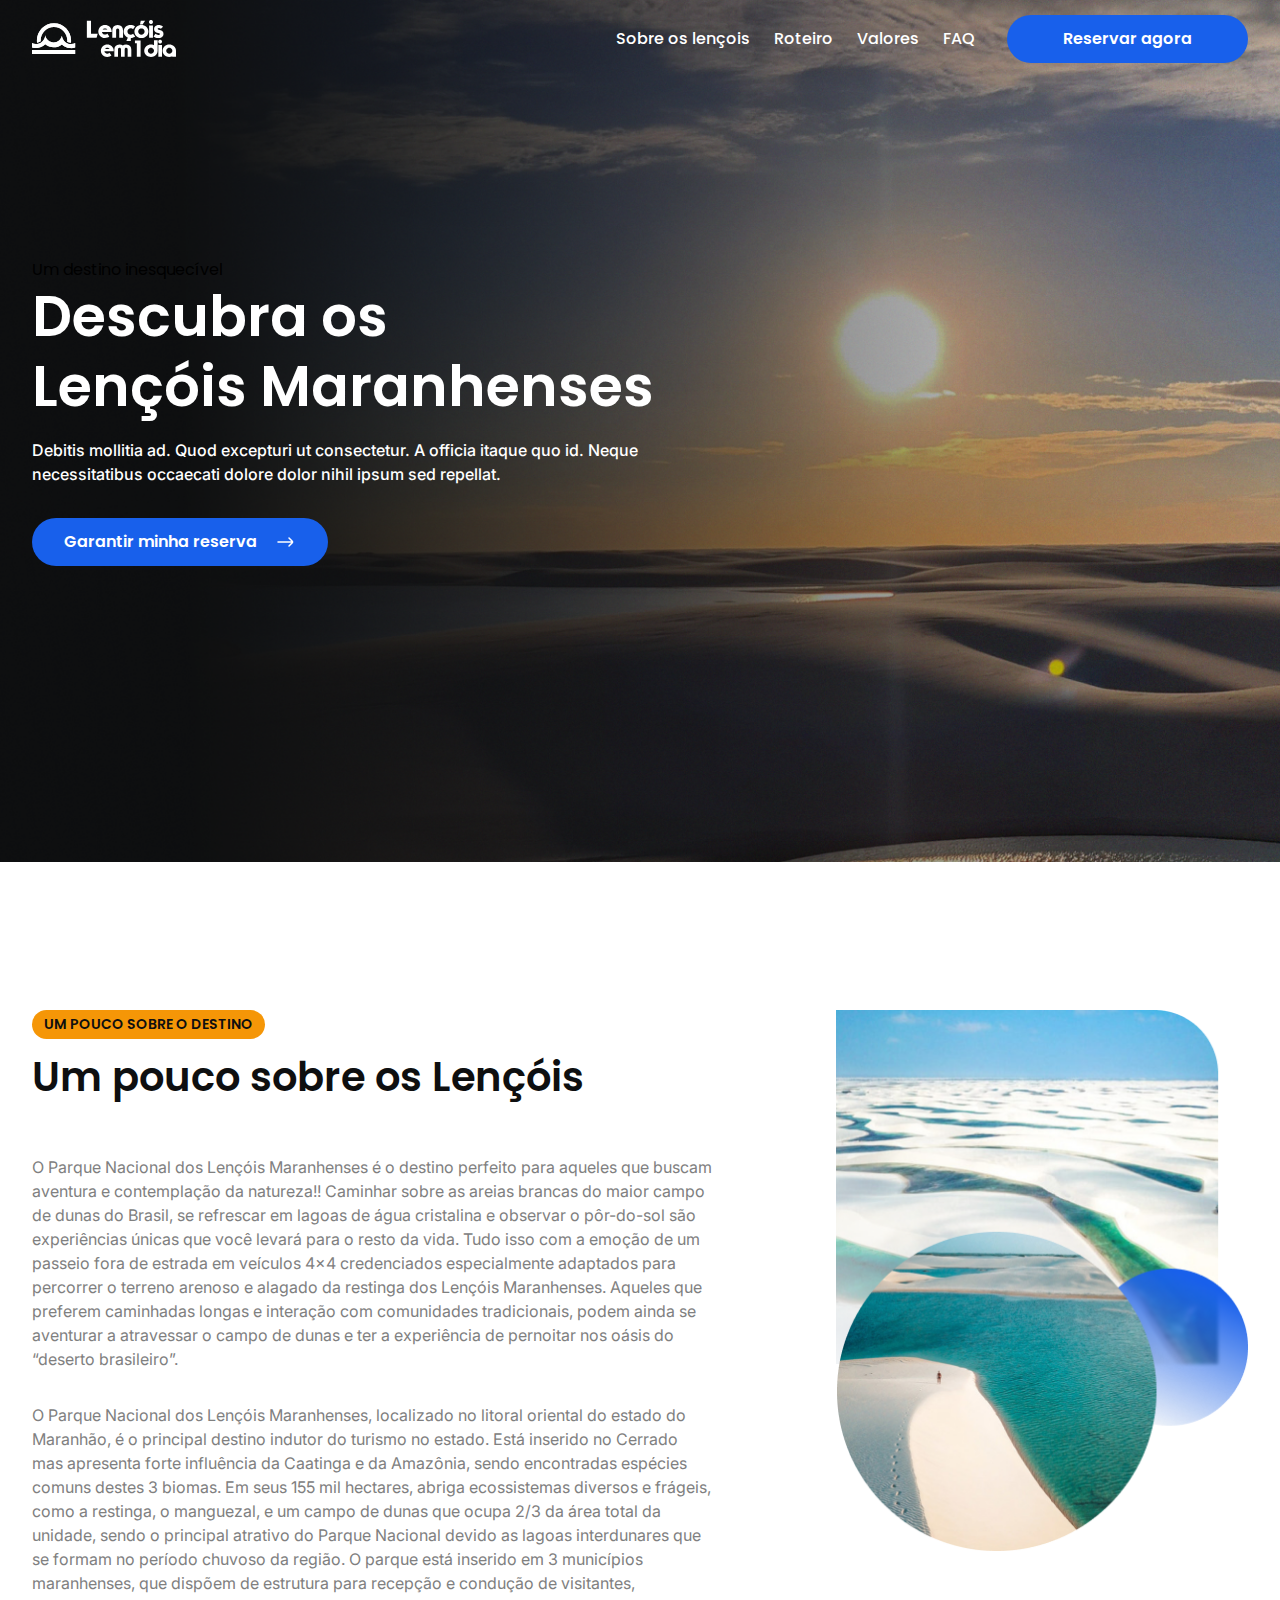
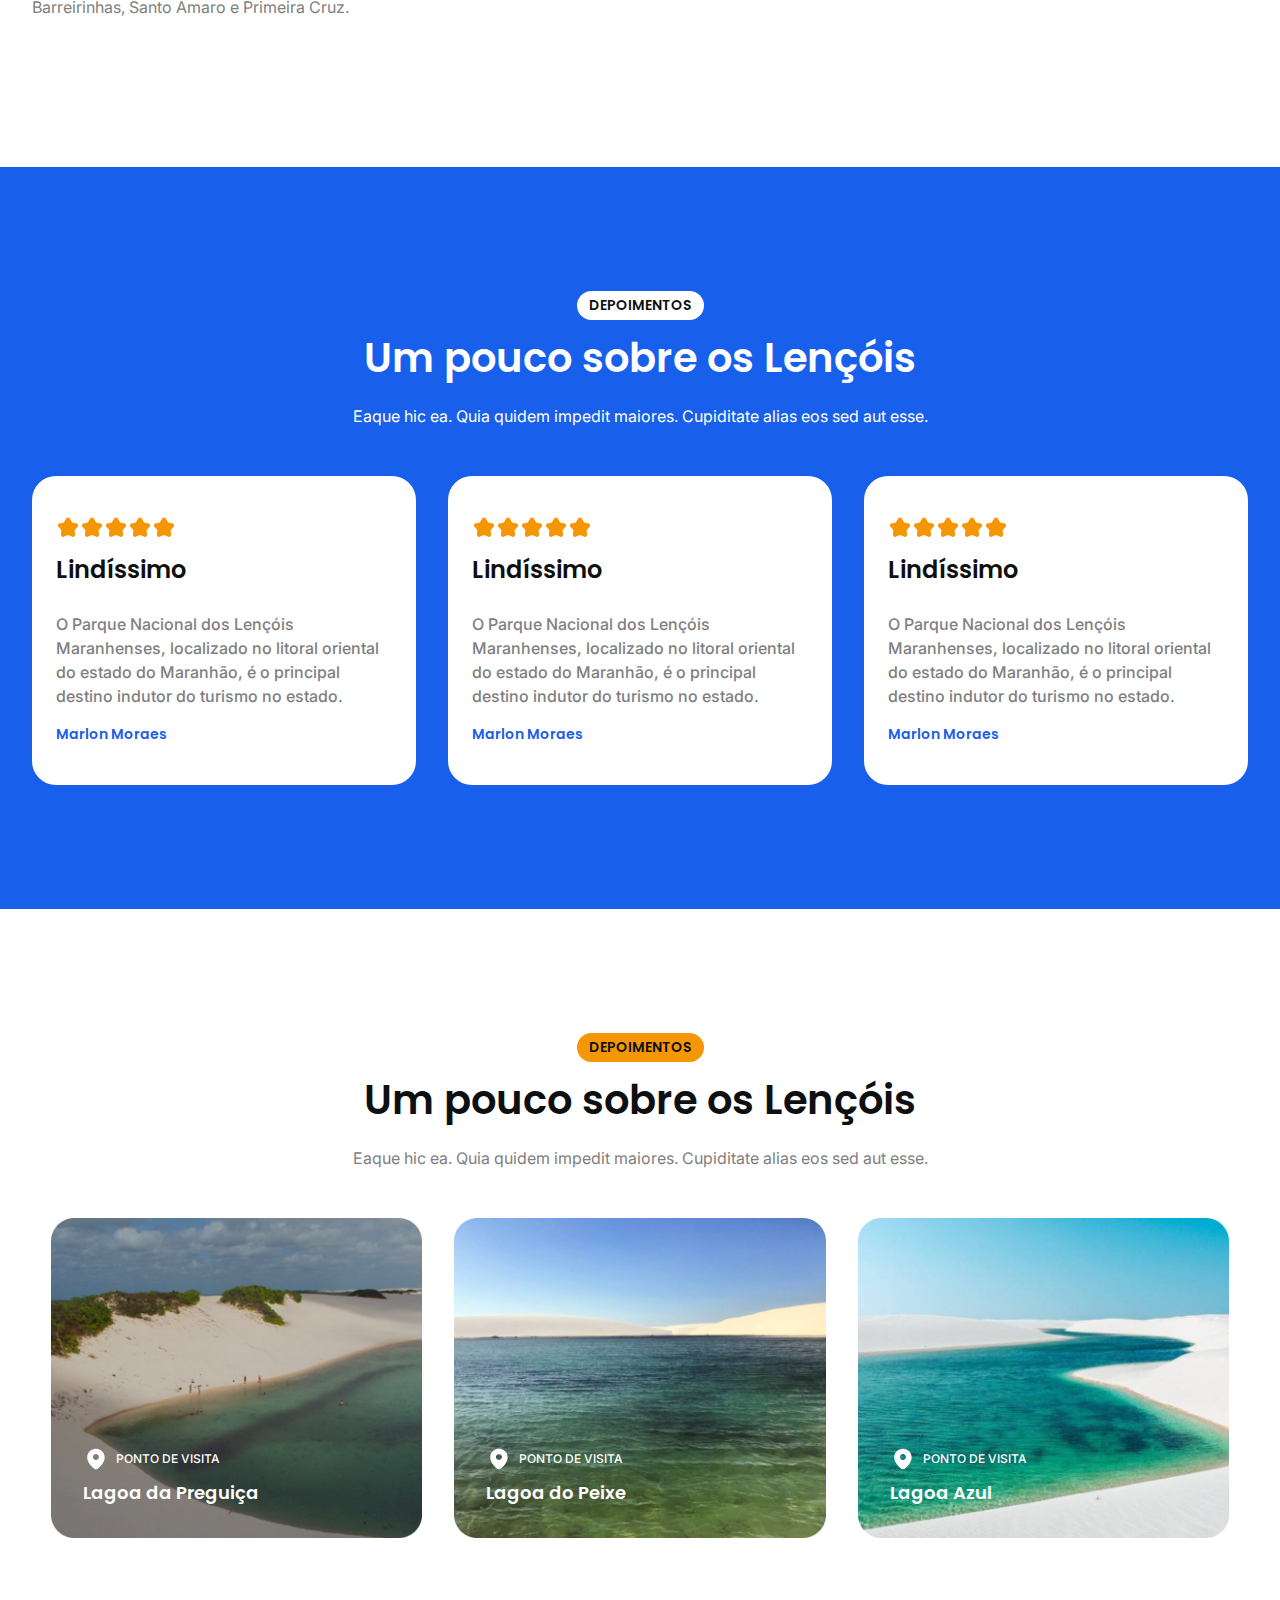
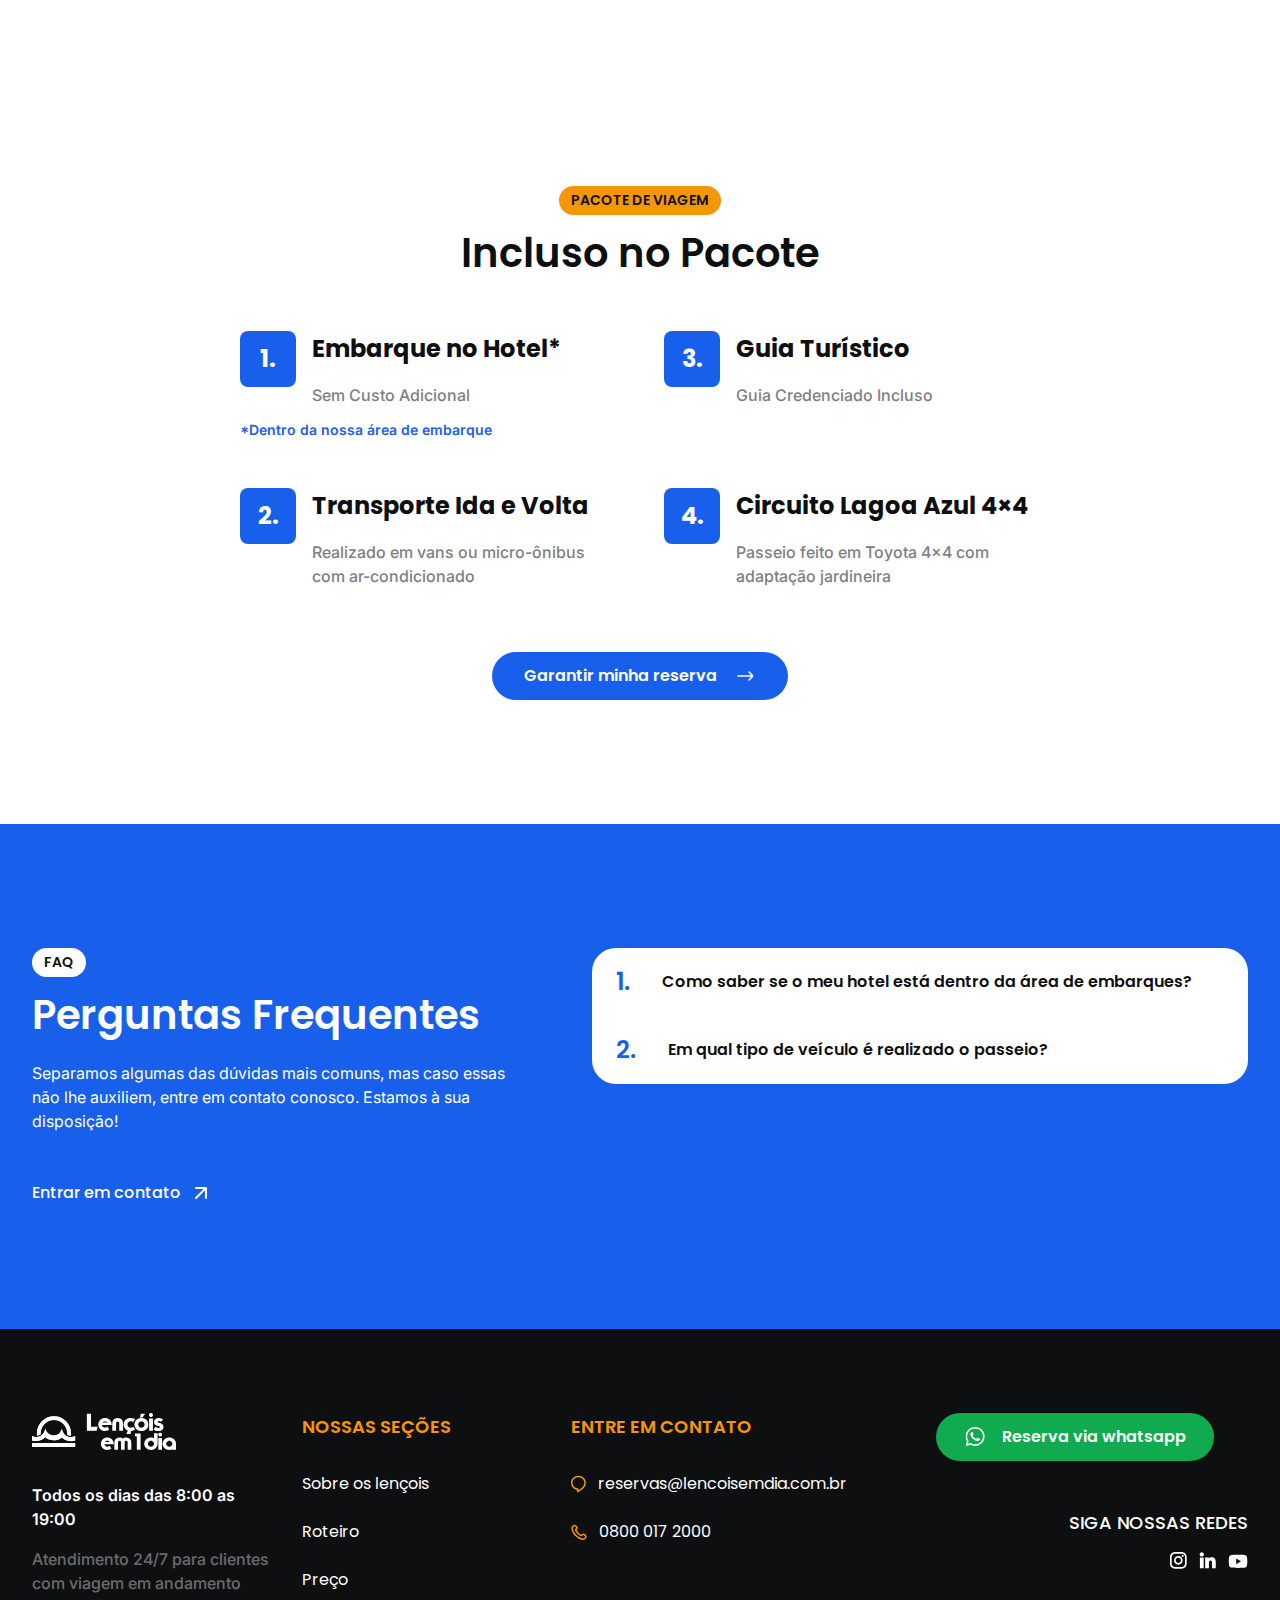
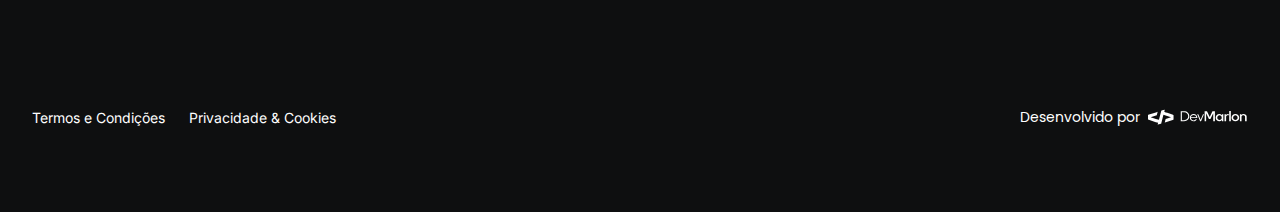
==== index.html @ 66a3b884 "Initial commit" ====
<!DOCTYPE html>
<html lang="PT-BR">
<head>
  <meta charset="UTF-8">
  <meta name="viewport" content="width=device-width, initial-scale=1.0">
  <title>Lençois em 1 dia</title>
  <link rel="preconnect" href="https://fonts.googleapis.com">
  <link rel="preconnect" href="https://fonts.gstatic.com" crossorigin>
  <link href="https://fonts.googleapis.com/css2?family=Inter:wght@300;400;500;600;700&family=Poppins:wght@300;400;500;600;700&display=swap" rel="stylesheet">
  <link rel="stylesheet" href="output.css">
</head>
<body>

 <div class="w-full bg-[url('./assets/hero-background.png')] bg-cover bg-center">
    <header class="h-[78px] w-full px-4 lg:px-0  transition-all">

      <div class="container w-full h-full bg-transparent flex justify-between items-center ">
       <div class=""><a href="/"><img src="./assets/logo-white.svg" alt="" srcset=""></a></div>
      <div class="flex-1 flex items-center justify-end gap-8">
        <ul class="items-center gap-6 hidden lg:flex">
          <li><a class="font-medium text-white text-button16 whitespace-nowrap" href="#sobre-os-lençois">Sobre os lençois</a></li>
          <li><a class="font-medium text-white text-button16 whitespace-nowrap" href="#roteiro">Roteiro</a></li>
          <li><a class="font-medium text-white text-button16 whitespace-nowrap" href="#valores">Valores</a></li>
          <li><a class="font-medium text-white text-button16 whitespace-nowrap" href="#FAQ">FAQ</a></li>
        </ul>
        <a class="bg-blue rounded-3xl w-full max-w-[241px] py-3 flex items-center justify-center text-white font-semibold" href="">Reservar agora</a>
      </div>
    </div>

    </header>

    <main class="container w-full pt-[180px] pb-[296px] px-4 lg:px-0  transition-all">

        <div class="max-w-[640px] w-full">
          <div><p>Um destino inesquecível</p></div>
          <h1 class="text-head56 text-white font-semibold leading-tight">Descubra os <br> Lençóis Maranhenses</h1>
          <p class="mt-4 font-inter font-medium text-white text-body16">Debitis mollitia ad. Quod excepturi ut consectetur. A officia itaque quo id. Neque necessitatibus occaecati dolore dolor nihil ipsum sed repellat.</p>
          <div class="mt-8">
            <a class=" bg-blue rounded-3xl w-full max-w-[296px] py-3 flex items-center justify-center text-white font-semibold gap-4" href="">
              Garantir minha reserva
              <img src="./assets/arrow-right.svg" alt="" srcset="">
            </a>
          </div>
        </div>

    </main>
 </div>

 <section class="w-full py-[148px] px-4 lg:px-0  transition-all">
    <div class="w-full container flex items-start justify-between gap-12">
        <div class="max-w-[680px] w-full">
          <div class="bg-yellow py-1 px-3 rounded-3xl inline-flex"><p class="uppercase text-black text-body14 font-semibold">UM POUCO SOBRE O DESTINO</p></div>
          <h2 class="font-semibold text-head40 text-black mt-2">Um pouco sobre os Lençóis</h2>
          <div class="mt-12 flex flex-col gap-8">
            <p class="font-inter font-normal text-body16 text-gray300">O Parque Nacional dos Lençóis Maranhenses é o destino perfeito para aqueles que buscam aventura e contemplação da natureza!! Caminhar sobre as areias brancas do maior campo de dunas do Brasil, se refrescar em lagoas de água cristalina e observar o pôr-do-sol são experiências únicas que você levará para o resto da vida. Tudo isso com a emoção de um passeio fora de estrada em veículos 4×4 credenciados especialmente adaptados para percorrer o terreno arenoso e alagado da restinga dos Lençóis Maranhenses. Aqueles que preferem caminhadas longas e interação com comunidades tradicionais, podem ainda se aventurar a atravessar o campo de dunas e ter a experiência de pernoitar nos oásis do “deserto brasileiro”.</p>
            <p class="font-inter font-normal text-body16 text-gray300">O Parque Nacional dos Lençóis Maranhenses, localizado no litoral oriental do estado do Maranhão, é o principal destino indutor do turismo no estado. Está inserido no Cerrado mas apresenta forte influência da Caatinga e da Amazônia, sendo encontradas espécies comuns destes 3 biomas. Em seus 155 mil hectares, abriga ecossistemas diversos e frágeis, como a restinga, o manguezal, e um campo de dunas que ocupa 2/3 da área total da unidade, sendo o principal atrativo do Parque Nacional devido as lagoas interdunares que se formam no período chuvoso da região. O parque está inserido em 3 municípios maranhenses, que dispõem de estrutura para recepção e condução de visitantes, Barreirinhas, Santo Amaro e Primeira Cruz.</p>
          </div>
        </div>
        <div class="max-w-[412px] w-full">
          <img class="w-full" src="./assets/um-pouco-sobre-os-lencois.png" alt="" srcset="">
        </div>
    </div>
 </section>

 <section class="bg-blue w-full py-[124px] px-4 lg:px-0 transition-all">
     <div class="w-full container flex flex-col items-center">
        <div class="flex flex-col items-center">
          <div class="bg-white py-1 px-3 rounded-3xl inline-flex"><p class="uppercase text-black text-body14 font-semibold">DEPOIMENTOS</p></div>
          <h2 class="font-semibold text-head40 text-white mt-2">Um pouco sobre os Lençóis</h2>
          <p class="mt-4 text-body16 font-inter text-white">Eaque hic ea. Quia quidem impedit maiores. Cupiditate alias eos sed aut esse.</p>
        </div>
        <div class="grid md:grid-cols-2 lg:grid-cols-3 gap-8 mt-12">

          <div class="w-full rounded-3xl bg-white py-10 px-6">
            <img src="./assets/five-stars.svg" alt="" srcset="">
            <h3 class="text-black text-head24 mt-3 font-semibold">Lindíssimo</h3>
            <p class="font-inter font-medium text-body16 text-gray300 mt-6">O Parque Nacional dos Lençóis Maranhenses, localizado no litoral oriental do estado do Maranhão, é o principal destino indutor do turismo no estado.</p>
            <p class="font-semibold text-blue text-body14 mt-4">Marlon Moraes</p>
          </div>
          <div class="w-full rounded-3xl bg-white py-10 px-6">
            <img src="./assets/five-stars.svg" alt="" srcset="">
            <h3 class="text-black text-head24 mt-3 font-semibold">Lindíssimo</h3>
            <p class="font-inter font-medium text-body16 text-gray300 mt-6">O Parque Nacional dos Lençóis Maranhenses, localizado no litoral oriental do estado do Maranhão, é o principal destino indutor do turismo no estado.</p>
            <p class="font-semibold text-blue text-body14 mt-4">Marlon Moraes</p>
          </div>
          <div class="w-full rounded-3xl bg-white py-10 px-6">
            <img src="./assets/five-stars.svg" alt="" srcset="">
            <h3 class="text-black text-head24 mt-3 font-semibold">Lindíssimo</h3>
            <p class="font-inter font-medium text-body16 text-gray300 mt-6">O Parque Nacional dos Lençóis Maranhenses, localizado no litoral oriental do estado do Maranhão, é o principal destino indutor do turismo no estado.</p>
            <p class="font-semibold text-blue text-body14 mt-4">Marlon Moraes</p>
          </div>

        </div>
      </div>
 </section>

 <section class="w-full py-[124px] px-4 lg:px-0 transition-all">
    <div class="w-full container flex flex-col items-center">
       <div class="flex flex-col items-center">
         <div class="bg-yellow py-1 px-3 rounded-3xl inline-flex"><p class="uppercase text-black text-body14 font-semibold">DEPOIMENTOS</p></div>
         <h2 class="font-semibold text-head40 text-black mt-2">Um pouco sobre os Lençóis</h2>
         <p class="mt-4 text-body16 font-inter text-gray300">Eaque hic ea. Quia quidem impedit maiores. Cupiditate alias eos sed aut esse.</p>
       </div>
       <div class="grid md:grid-cols-2 lg:grid-cols-3 gap-8 mt-12">

         <div class="h-[320px] w-full rounded-3xl relative">
           <img class="object-cover w-full h-full" src="./assets/lagoa-da-preguica.png" alt="">
           <div class="absolute flex flex-col gap-2 bottom-8 left-8">
            <div class="flex items-center gap-2">
              <img src="./assets/local.svg" alt="" srcset="">
              <p class="uppercase text-sm12 font-inter text-white font-medium">PONTO DE VISITA</p>
            </div>
            <h4 class="font-semibold text-body18 text-white">Lagoa da Preguiça</h4>
           </div>
         </div>
         <div class="h-[320px] w-full rounded-3xl relative">
          <img class="object-cover w-full h-full" src="./assets/lagoa-do-peixe.png" alt="">
          <div class="absolute flex flex-col gap-2 bottom-8 left-8">
           <div class="flex items-center gap-2">
             <img src="./assets/local.svg" alt="" srcset="">
             <p class="uppercase text-sm12 font-inter text-white font-medium">PONTO DE VISITA</p>
           </div>
           <h4 class="font-semibold text-body18 text-white">Lagoa do Peixe</h4>
          </div>
        </div>
        <div class="h-[320px] w-full rounded-3xl relative">
          <img class="object-cover w-full h-full" src="./assets/lagoa-azul.png" alt="">
          <div class="absolute flex flex-col gap-2 bottom-8 left-8">
           <div class="flex items-center gap-2">
             <img src="./assets/local.svg" alt="" srcset="">
             <p class="uppercase text-sm12 font-inter text-white font-medium">PONTO DE VISITA</p>
           </div>
           <h4 class="font-semibold text-body18 text-white">Lagoa Azul</h4>
          </div>
        </div>
         
       </div>
     </div>
 </section>

 <section class="w-full py-[124px] px-4 lg:px-0 transition-all">
  <div class="w-full container flex flex-col items-center">
     <div class="flex flex-col items-center">
       <div class="bg-yellow py-1 px-3 rounded-3xl inline-flex"><p class="uppercase text-black text-body14 font-semibold">PACOTE DE VIAGEM</p></div>
       <h2 class="font-semibold text-head40 text-black mt-2">Incluso no Pacote</h2>
     </div>

     <div class="max-w-[800px] mx-auto grid md:grid-cols-2 gap-12 mt-12">

       <div class="flex flex-col gap-3">
        <div class="flex items-start gap-4">
          <div class="h-14 w-14 rounded-lg bg-blue grid place-content-center shrink-0">
            <p class="text-head24 text-white font-bold">1.</p>
          </div>
          <div class="flex flex-col gap-4">
            <h3 class="font-bold text-head24 text-black">Embarque no Hotel*</h3>
            <p class="font-inter font-medium text-body16 text-gray300">Sem Custo Adicional
            </p>
          </div>
        </div>
        <p class="font-inter font-semibold text-body14 text-blue">*Dentro da nossa área de embarque</p>
       </div>

       <div class="flex flex-col gap-3">
        <div class="flex items-start gap-4">
          <div class="h-14 w-14 rounded-lg bg-blue grid place-content-center shrink-0">
            <p class="text-head24 text-white font-bold">3.</p>
          </div>
          <div class="flex flex-col gap-4">
            <h3 class="font-bold text-head24 text-black">Guia Turístico</h3>
            <p class="font-inter font-medium text-body16 text-gray300">Guia Credenciado Incluso
            </p>
          </div>
        </div>
       </div>

       <div class="flex flex-col gap-3">
        <div class="flex items-start gap-4">
          <div class="h-14 w-14 rounded-lg bg-blue grid place-content-center shrink-0">
            <p class="text-head24 text-white font-bold">2.</p>
          </div>
          <div class="flex flex-col gap-4">
            <h3 class="font-bold text-head24 text-black">Transporte Ida e Volta</h3>
            <p class="font-inter font-medium text-body16 text-gray300">Realizado em vans ou micro-ônibus com ar-condicionado
            </p>
          </div>
        </div>
       </div>
       
       <div class="flex flex-col gap-3">
        <div class="flex items-start gap-4">
          <div class="h-14 w-14 rounded-lg bg-blue grid place-content-center shrink-0">
            <p class="text-head24 text-white font-bold">4.</p>
          </div>
          <div class="flex flex-col gap-4">
            <h3 class="font-bold text-head24 text-black">Circuito Lagoa Azul 4×4</h3>
            <p class="font-inter font-medium text-body16 text-gray300">Passeio feito em Toyota 4×4 com adaptação jardineira

            </p>
          </div>
        </div>
       </div>
       
     </div>

    <div class="mt-16 w-full flex justify-center">
      <a class=" bg-blue rounded-3xl w-full max-w-[296px] py-3 flex items-center justify-center text-white font-semibold gap-4" href="">
        Garantir minha reserva
        <img src="./assets/arrow-right.svg" alt="" srcset="">
      </a>
    </div>

   </div>
 </section>

 <section class="bg-blue w-full py-[124px] px-4 lg:px-0 transition-all">
  <div class="w-full container flex items-start justify-between">
      <div class="max-w-[490px]">
          <div class="bg-white py-1 px-3 rounded-3xl inline-flex"><p class="uppercase text-black text-body14 font-semibold">FAQ</p></div>
          <h2 class="font-semibold text-head40 text-white mt-2">Perguntas Frequentes</h2>
          <p class="mt-4 text-body16 font-inter text-white">Separamos algumas das dúvidas mais comuns, mas caso essas não lhe auxiliem, entre em contato conosco. Estamos à sua disposição!</p>
          <div class="mt-12">
            <a class="flex items-center gap-2 font-medium text-white text-button16" href="">Entrar em contato <img src="./assets/arrow-top-right.svg" alt="" srcset=""></a>
          </div>
      </div>
      <div class="max-w-[656px] w-full bg-white rounded-3xl">

        <div class=" w-full px-6 py-4 accordion-item cursor-pointer">
          <button class="flex items-center gap-8 pointer-events-none">
            <span class="font-semibold text-blue text-head24 pointer-events-none">1.</span>
            <p class="text-black text-body16 font-semibold pointer-events-none">Como saber se o meu hotel está dentro da área de embarques?</p>
          </button>
          <div class="accordion-text  max-h-0 overflow-hidden pointer-events-none transition-all">
            <p class="font-inter font-normal text-body16 text-gray300">O Parque Nacional dos Lençóis Maranhenses é o destino perfeito para aqueles que buscam aventura e contemplação da natureza!! Caminhar sobre as areias brancas do maior campo de dunas do Brasil, se refrescar em lagoas de água cristalina e observar o pôr-do-sol são experiências únicas que você levará para o resto da vida. Tudo isso com a emoção de um passeio fora de estrada em veículos 4×4 credenciados especialmente adaptados para percorrer o terreno arenoso e alagado da restinga dos Lençóis Maranhenses. Aqueles que preferem caminhadas longas e interação com comunidades tradicionais, podem ainda se aventurar a atravessar o campo de dunas e ter a experiência de pernoitar nos oásis do “deserto brasileiro”.</p>
          </div>
        </div>

        <div class="w-full px-6 py-4 accordion-item cursor-pointer">
          <button class="flex items-center gap-8 pointer-events-none">
            <span class="font-semibold text-blue text-head24 pointer-events-none">2.</span>
            <p class="text-black text-body16 font-semibold pointer-events-none">Em qual tipo de veículo é realizado o passeio?</p>
          </button>
          <div class="max-h-0 overflow-hidden accordion-text pointer-events-none transition-all">
            <p class="font-inter font-normal text-body16 text-gray300">O Parque Nacional dos Lençóis Maranhenses é o destino perfeito para aqueles que buscam aventura e contemplação da natureza!! Caminhar sobre as areias brancas do maior campo de dunas do Brasil, se refrescar em lagoas de água cristalina e observar o pôr-do-sol são experiências únicas que você levará para o resto da vida. Tudo isso com a emoção de um passeio fora de estrada em veículos 4×4 credenciados especialmente adaptados para percorrer o terreno arenoso e alagado da restinga dos Lençóis Maranhenses. Aqueles que preferem caminhadas longas e interação com comunidades tradicionais, podem ainda se aventurar a atravessar o campo de dunas e ter a experiência de pernoitar nos oásis do “deserto brasileiro”.</p>
          </div>
        </div>

      </div>
   </div>
</section>

 <footer class="bg-black w-full py-[84px] px-4 lg:px-0 transition-all">
  <div class="container w-full">
    <div class="w-full flex items-start justify-between mb-[56px]">
      <div class="max-w-[800px] w-full flex items-start justify-between gap-8">

        <div class="max-w-[276px] w-full">
          <img src="./assets/logo-white.svg" alt="" srcset="">
          <p class="font-inter text-white text-body16 font-semibold mt-8">Todos os dias das 8:00 as 19:00</p>
          <p class="font-inter font-medium text-white text-opacity-40 mt-4">Atendimento 24/7 para clientes com viagem em andamento</p>
        </div>
        <div class="max-w-[276px] w-full">
          <h4 class="uppercase text-yellow text-body18 font-semibold">NOSSAS SEÇÕES</h4>
          <ul class="flex flex-col gap-6 mt-8">
            <li><a class="font-normal text-white text-body16" href="">Sobre os lençois</a></li>
            <li><a class="font-normal text-white text-body16" href="">Roteiro</a></li>
            <li><a class="font-normal text-white text-body16" href="">Preço</a></li>
          </ul>
        </div>
        <div class="max-w-[276px] w-full">
          <h4 class="uppercase text-yellow text-body18 font-semibold">ENTRE EM CONTATO</h4>
          <ul class="flex flex-col gap-6 mt-8">
            <li><a class="font-normal text-white text-body16 flex items-center gap-3" href="">
              <img src="./assets/chat.svg" alt="">
              reservas@lencoisemdia.com.br
            </a></li>
            <li><a class="font-normal text-white text-body16 flex items-center gap-3" href="">
              <img src="./assets/phone.svg" alt="">
              0800 017 2000
            </a></li>
          </ul>
        </div>

      </div>
      <div class="w-full max-w-[312px]">
          <a class=" bg-green rounded-3xl w-full max-w-[278px] py-3 flex items-center justify-center text-white font-semibold gap-4" href="">
            <img src="./assets/whatsapp.svg" alt="" srcset="">
            Reserva via whatsapp
          </a>
          <div class="flex flex-col items-end mt-12">
            <p class="uppercase text-body18 text-white font-medium">SIGA NOSSAS REDES</p>
            <div class="flex items-center gap-3 mt-4">
              <a href="">
                <img src="./assets/instagram.svg" alt="" srcset="">
              </a>
              <a href="">
                <img src="./assets/linkedin.svg" alt="" srcset="">
              </a>
              <a href="">
                <img src="./assets/youtube.svg" alt="" srcset="">
              </a>
            </div>
          </div>
      </div>
    </div>
    <div class="pt-[56px] border-top border-white">
      <div class="w-full flex items-start justify-between">
        <div class="flex items-center gap-6">
          <a class="font-inter text-white text-body14 font-normal" href="">Termos e Condições</a>
          <a class="font-inter text-white text-body14 font-normal" href="">Privacidade & Cookies</a>
        </div>
        <div class="flex items-center gap-2">
          <p class=" text-white text-body14 font-normal" >Desenvolvido por</p>
          <img src="./assets/devmarlon.svg" alt="" srcset="">
        </div>
      </div>
      <div></div>
    </div>
  </div>
 </footer>
  
 <script defer src="./script.js"></script>
</body>
</html>
---- output.css ----
/*
! tailwindcss v3.3.3 | MIT License | https://tailwindcss.com
*/

/*
1. Prevent padding and border from affecting element width. (https://github.com/mozdevs/cssremedy/issues/4)
2. Allow adding a border to an element by just adding a border-width. (https://github.com/tailwindcss/tailwindcss/pull/116)
*/

*,
::before,
::after {
  box-sizing: border-box;
  /* 1 */
  border-width: 0;
  /* 2 */
  border-style: solid;
  /* 2 */
  border-color: #e5e7eb;
  /* 2 */
}

::before,
::after {
  --tw-content: '';
}

/*
1. Use a consistent sensible line-height in all browsers.
2. Prevent adjustments of font size after orientation changes in iOS.
3. Use a more readable tab size.
4. Use the user's configured `sans` font-family by default.
5. Use the user's configured `sans` font-feature-settings by default.
6. Use the user's configured `sans` font-variation-settings by default.
*/

html {
  line-height: 1.5;
  /* 1 */
  -webkit-text-size-adjust: 100%;
  /* 2 */
  -moz-tab-size: 4;
  /* 3 */
  -o-tab-size: 4;
     tab-size: 4;
  /* 3 */
  font-family: ui-sans-serif, system-ui, -apple-system, BlinkMacSystemFont, "Segoe UI", Roboto, "Helvetica Neue", Arial, "Noto Sans", sans-serif, "Apple Color Emoji", "Segoe UI Emoji", "Segoe UI Symbol", "Noto Color Emoji";
  /* 4 */
  font-feature-settings: normal;
  /* 5 */
  font-variation-settings: normal;
  /* 6 */
}

/*
1. Remove the margin in all browsers.
2. Inherit line-height from `html` so users can set them as a class directly on the `html` element.
*/

body {
  margin: 0;
  /* 1 */
  line-height: inherit;
  /* 2 */
}

/*
1. Add the correct height in Firefox.
2. Correct the inheritance of border color in Firefox. (https://bugzilla.mozilla.org/show_bug.cgi?id=190655)
3. Ensure horizontal rules are visible by default.
*/

hr {
  height: 0;
  /* 1 */
  color: inherit;
  /* 2 */
  border-top-width: 1px;
  /* 3 */
}

/*
Add the correct text decoration in Chrome, Edge, and Safari.
*/

abbr:where([title]) {
  -webkit-text-decoration: underline dotted;
          text-decoration: underline dotted;
}

/*
Remove the default font size and weight for headings.
*/

h1,
h2,
h3,
h4,
h5,
h6 {
  font-size: inherit;
  font-weight: inherit;
}

/*
Reset links to optimize for opt-in styling instead of opt-out.
*/

a {
  color: inherit;
  text-decoration: inherit;
}

/*
Add the correct font weight in Edge and Safari.
*/

b,
strong {
  font-weight: bolder;
}

/*
1. Use the user's configured `mono` font family by default.
2. Correct the odd `em` font sizing in all browsers.
*/

code,
kbd,
samp,
pre {
  font-family: ui-monospace, SFMono-Regular, Menlo, Monaco, Consolas, "Liberation Mono", "Courier New", monospace;
  /* 1 */
  font-size: 1em;
  /* 2 */
}

/*
Add the correct font size in all browsers.
*/

small {
  font-size: 80%;
}

/*
Prevent `sub` and `sup` elements from affecting the line height in all browsers.
*/

sub,
sup {
  font-size: 75%;
  line-height: 0;
  position: relative;
  vertical-align: baseline;
}

sub {
  bottom: -0.25em;
}

sup {
  top: -0.5em;
}

/*
1. Remove text indentation from table contents in Chrome and Safari. (https://bugs.chromium.org/p/chromium/issues/detail?id=999088, https://bugs.webkit.org/show_bug.cgi?id=201297)
2. Correct table border color inheritance in all Chrome and Safari. (https://bugs.chromium.org/p/chromium/issues/detail?id=935729, https://bugs.webkit.org/show_bug.cgi?id=195016)
3. Remove gaps between table borders by default.
*/

table {
  text-indent: 0;
  /* 1 */
  border-color: inherit;
  /* 2 */
  border-collapse: collapse;
  /* 3 */
}

/*
1. Change the font styles in all browsers.
2. Remove the margin in Firefox and Safari.
3. Remove default padding in all browsers.
*/

button,
input,
optgroup,
select,
textarea {
  font-family: inherit;
  /* 1 */
  font-feature-settings: inherit;
  /* 1 */
  font-variation-settings: inherit;
  /* 1 */
  font-size: 100%;
  /* 1 */
  font-weight: inherit;
  /* 1 */
  line-height: inherit;
  /* 1 */
  color: inherit;
  /* 1 */
  margin: 0;
  /* 2 */
  padding: 0;
  /* 3 */
}

/*
Remove the inheritance of text transform in Edge and Firefox.
*/

button,
select {
  text-transform: none;
}

/*
1. Correct the inability to style clickable types in iOS and Safari.
2. Remove default button styles.
*/

button,
[type='button'],
[type='reset'],
[type='submit'] {
  -webkit-appearance: button;
  /* 1 */
  background-color: transparent;
  /* 2 */
  background-image: none;
  /* 2 */
}

/*
Use the modern Firefox focus style for all focusable elements.
*/

:-moz-focusring {
  outline: auto;
}

/*
Remove the additional `:invalid` styles in Firefox. (https://github.com/mozilla/gecko-dev/blob/2f9eacd9d3d995c937b4251a5557d95d494c9be1/layout/style/res/forms.css#L728-L737)
*/

:-moz-ui-invalid {
  box-shadow: none;
}

/*
Add the correct vertical alignment in Chrome and Firefox.
*/

progress {
  vertical-align: baseline;
}

/*
Correct the cursor style of increment and decrement buttons in Safari.
*/

::-webkit-inner-spin-button,
::-webkit-outer-spin-button {
  height: auto;
}

/*
1. Correct the odd appearance in Chrome and Safari.
2. Correct the outline style in Safari.
*/

[type='search'] {
  -webkit-appearance: textfield;
  /* 1 */
  outline-offset: -2px;
  /* 2 */
}

/*
Remove the inner padding in Chrome and Safari on macOS.
*/

::-webkit-search-decoration {
  -webkit-appearance: none;
}

/*
1. Correct the inability to style clickable types in iOS and Safari.
2. Change font properties to `inherit` in Safari.
*/

::-webkit-file-upload-button {
  -webkit-appearance: button;
  /* 1 */
  font: inherit;
  /* 2 */
}

/*
Add the correct display in Chrome and Safari.
*/

summary {
  display: list-item;
}

/*
Removes the default spacing and border for appropriate elements.
*/

blockquote,
dl,
dd,
h1,
h2,
h3,
h4,
h5,
h6,
hr,
figure,
p,
pre {
  margin: 0;
}

fieldset {
  margin: 0;
  padding: 0;
}

legend {
  padding: 0;
}

ol,
ul,
menu {
  list-style: none;
  margin: 0;
  padding: 0;
}

/*
Reset default styling for dialogs.
*/

dialog {
  padding: 0;
}

/*
Prevent resizing textareas horizontally by default.
*/

textarea {
  resize: vertical;
}

/*
1. Reset the default placeholder opacity in Firefox. (https://github.com/tailwindlabs/tailwindcss/issues/3300)
2. Set the default placeholder color to the user's configured gray 400 color.
*/

input::-moz-placeholder, textarea::-moz-placeholder {
  opacity: 1;
  /* 1 */
  color: #9ca3af;
  /* 2 */
}

input::placeholder,
textarea::placeholder {
  opacity: 1;
  /* 1 */
  color: #9ca3af;
  /* 2 */
}

/*
Set the default cursor for buttons.
*/

button,
[role="button"] {
  cursor: pointer;
}

/*
Make sure disabled buttons don't get the pointer cursor.
*/

:disabled {
  cursor: default;
}

/*
1. Make replaced elements `display: block` by default. (https://github.com/mozdevs/cssremedy/issues/14)
2. Add `vertical-align: middle` to align replaced elements more sensibly by default. (https://github.com/jensimmons/cssremedy/issues/14#issuecomment-634934210)
   This can trigger a poorly considered lint error in some tools but is included by design.
*/

img,
svg,
video,
canvas,
audio,
iframe,
embed,
object {
  display: block;
  /* 1 */
  vertical-align: middle;
  /* 2 */
}

/*
Constrain images and videos to the parent width and preserve their intrinsic aspect ratio. (https://github.com/mozdevs/cssremedy/issues/14)
*/

img,
video {
  max-width: 100%;
  height: auto;
}

/* Make elements with the HTML hidden attribute stay hidden by default */

[hidden] {
  display: none;
}

*, ::before, ::after {
  --tw-border-spacing-x: 0;
  --tw-border-spacing-y: 0;
  --tw-translate-x: 0;
  --tw-translate-y: 0;
  --tw-rotate: 0;
  --tw-skew-x: 0;
  --tw-skew-y: 0;
  --tw-scale-x: 1;
  --tw-scale-y: 1;
  --tw-pan-x:  ;
  --tw-pan-y:  ;
  --tw-pinch-zoom:  ;
  --tw-scroll-snap-strictness: proximity;
  --tw-gradient-from-position:  ;
  --tw-gradient-via-position:  ;
  --tw-gradient-to-position:  ;
  --tw-ordinal:  ;
  --tw-slashed-zero:  ;
  --tw-numeric-figure:  ;
  --tw-numeric-spacing:  ;
  --tw-numeric-fraction:  ;
  --tw-ring-inset:  ;
  --tw-ring-offset-width: 0px;
  --tw-ring-offset-color: #fff;
  --tw-ring-color: rgb(59 130 246 / 0.5);
  --tw-ring-offset-shadow: 0 0 #0000;
  --tw-ring-shadow: 0 0 #0000;
  --tw-shadow: 0 0 #0000;
  --tw-shadow-colored: 0 0 #0000;
  --tw-blur:  ;
  --tw-brightness:  ;
  --tw-contrast:  ;
  --tw-grayscale:  ;
  --tw-hue-rotate:  ;
  --tw-invert:  ;
  --tw-saturate:  ;
  --tw-sepia:  ;
  --tw-drop-shadow:  ;
  --tw-backdrop-blur:  ;
  --tw-backdrop-brightness:  ;
  --tw-backdrop-contrast:  ;
  --tw-backdrop-grayscale:  ;
  --tw-backdrop-hue-rotate:  ;
  --tw-backdrop-invert:  ;
  --tw-backdrop-opacity:  ;
  --tw-backdrop-saturate:  ;
  --tw-backdrop-sepia:  ;
}

::backdrop {
  --tw-border-spacing-x: 0;
  --tw-border-spacing-y: 0;
  --tw-translate-x: 0;
  --tw-translate-y: 0;
  --tw-rotate: 0;
  --tw-skew-x: 0;
  --tw-skew-y: 0;
  --tw-scale-x: 1;
  --tw-scale-y: 1;
  --tw-pan-x:  ;
  --tw-pan-y:  ;
  --tw-pinch-zoom:  ;
  --tw-scroll-snap-strictness: proximity;
  --tw-gradient-from-position:  ;
  --tw-gradient-via-position:  ;
  --tw-gradient-to-position:  ;
  --tw-ordinal:  ;
  --tw-slashed-zero:  ;
  --tw-numeric-figure:  ;
  --tw-numeric-spacing:  ;
  --tw-numeric-fraction:  ;
  --tw-ring-inset:  ;
  --tw-ring-offset-width: 0px;
  --tw-ring-offset-color: #fff;
  --tw-ring-color: rgb(59 130 246 / 0.5);
  --tw-ring-offset-shadow: 0 0 #0000;
  --tw-ring-shadow: 0 0 #0000;
  --tw-shadow: 0 0 #0000;
  --tw-shadow-colored: 0 0 #0000;
  --tw-blur:  ;
  --tw-brightness:  ;
  --tw-contrast:  ;
  --tw-grayscale:  ;
  --tw-hue-rotate:  ;
  --tw-invert:  ;
  --tw-saturate:  ;
  --tw-sepia:  ;
  --tw-drop-shadow:  ;
  --tw-backdrop-blur:  ;
  --tw-backdrop-brightness:  ;
  --tw-backdrop-contrast:  ;
  --tw-backdrop-grayscale:  ;
  --tw-backdrop-hue-rotate:  ;
  --tw-backdrop-invert:  ;
  --tw-backdrop-opacity:  ;
  --tw-backdrop-saturate:  ;
  --tw-backdrop-sepia:  ;
}

.container {
  width: 100%;
}

@media (min-width: 640px) {
  .container {
    max-width: 640px;
  }
}

@media (min-width: 768px) {
  .container {
    max-width: 768px;
  }
}

@media (min-width: 1024px) {
  .container {
    max-width: 1024px;
  }
}

@media (min-width: 1280px) {
  .container {
    max-width: 1280px;
  }
}

@media (min-width: 1536px) {
  .container {
    max-width: 1536px;
  }
}

.pointer-events-none {
  pointer-events: none;
}

.absolute {
  position: absolute;
}

.relative {
  position: relative;
}

.bottom-8 {
  bottom: 2rem;
}

.left-8 {
  left: 2rem;
}

.mx-auto {
  margin-left: auto;
  margin-right: auto;
}

.mb-\[56px\] {
  margin-bottom: 56px;
}

.mt-12 {
  margin-top: 3rem;
}

.mt-16 {
  margin-top: 4rem;
}

.mt-2 {
  margin-top: 0.5rem;
}

.mt-3 {
  margin-top: 0.75rem;
}

.mt-4 {
  margin-top: 1rem;
}

.mt-6 {
  margin-top: 1.5rem;
}

.mt-8 {
  margin-top: 2rem;
}

.flex {
  display: flex;
}

.inline-flex {
  display: inline-flex;
}

.grid {
  display: grid;
}

.hidden {
  display: none;
}

.h-14 {
  height: 3.5rem;
}

.h-\[320px\] {
  height: 320px;
}

.h-\[78px\] {
  height: 78px;
}

.h-full {
  height: 100%;
}

.max-h-0 {
  max-height: 0px;
}

.w-14 {
  width: 3.5rem;
}

.w-full {
  width: 100%;
}

.max-w-\[241px\] {
  max-width: 241px;
}

.max-w-\[276px\] {
  max-width: 276px;
}

.max-w-\[278px\] {
  max-width: 278px;
}

.max-w-\[296px\] {
  max-width: 296px;
}

.max-w-\[312px\] {
  max-width: 312px;
}

.max-w-\[412px\] {
  max-width: 412px;
}

.max-w-\[490px\] {
  max-width: 490px;
}

.max-w-\[640px\] {
  max-width: 640px;
}

.max-w-\[656px\] {
  max-width: 656px;
}

.max-w-\[680px\] {
  max-width: 680px;
}

.max-w-\[800px\] {
  max-width: 800px;
}

.flex-1 {
  flex: 1 1 0%;
}

.shrink-0 {
  flex-shrink: 0;
}

.cursor-pointer {
  cursor: pointer;
}

.flex-col {
  flex-direction: column;
}

.place-content-center {
  place-content: center;
}

.items-start {
  align-items: flex-start;
}

.items-end {
  align-items: flex-end;
}

.items-center {
  align-items: center;
}

.justify-end {
  justify-content: flex-end;
}

.justify-center {
  justify-content: center;
}

.justify-between {
  justify-content: space-between;
}

.gap-12 {
  gap: 3rem;
}

.gap-2 {
  gap: 0.5rem;
}

.gap-3 {
  gap: 0.75rem;
}

.gap-4 {
  gap: 1rem;
}

.gap-6 {
  gap: 1.5rem;
}

.gap-8 {
  gap: 2rem;
}

.overflow-hidden {
  overflow: hidden;
}

.whitespace-nowrap {
  white-space: nowrap;
}

.rounded-3xl {
  border-radius: 1.5rem;
}

.rounded-lg {
  border-radius: 0.5rem;
}

.border-white {
  --tw-border-opacity: 1;
  border-color: rgb(255 255 255 / var(--tw-border-opacity));
}

.bg-black {
  --tw-bg-opacity: 1;
  background-color: rgb(14 15 16 / var(--tw-bg-opacity));
}

.bg-blue {
  --tw-bg-opacity: 1;
  background-color: rgb(24 96 235 / var(--tw-bg-opacity));
}

.bg-green {
  --tw-bg-opacity: 1;
  background-color: rgb(16 171 78 / var(--tw-bg-opacity));
}

.bg-transparent {
  background-color: transparent;
}

.bg-white {
  --tw-bg-opacity: 1;
  background-color: rgb(255 255 255 / var(--tw-bg-opacity));
}

.bg-yellow {
  --tw-bg-opacity: 1;
  background-color: rgb(245 150 7 / var(--tw-bg-opacity));
}

.bg-\[url\(\'\.\/assets\/hero-background\.png\'\)\] {
  background-image: url('./assets/hero-background.png');
}

.bg-cover {
  background-size: cover;
}

.bg-center {
  background-position: center;
}

.object-cover {
  -o-object-fit: cover;
     object-fit: cover;
}

.px-3 {
  padding-left: 0.75rem;
  padding-right: 0.75rem;
}

.px-4 {
  padding-left: 1rem;
  padding-right: 1rem;
}

.px-6 {
  padding-left: 1.5rem;
  padding-right: 1.5rem;
}

.py-1 {
  padding-top: 0.25rem;
  padding-bottom: 0.25rem;
}

.py-10 {
  padding-top: 2.5rem;
  padding-bottom: 2.5rem;
}

.py-3 {
  padding-top: 0.75rem;
  padding-bottom: 0.75rem;
}

.py-4 {
  padding-top: 1rem;
  padding-bottom: 1rem;
}

.py-\[124px\] {
  padding-top: 124px;
  padding-bottom: 124px;
}

.py-\[148px\] {
  padding-top: 148px;
  padding-bottom: 148px;
}

.py-\[84px\] {
  padding-top: 84px;
  padding-bottom: 84px;
}

.pb-\[296px\] {
  padding-bottom: 296px;
}

.pt-\[180px\] {
  padding-top: 180px;
}

.pt-\[56px\] {
  padding-top: 56px;
}

.font-inter {
  font-family: Inter;
}

.text-body14 {
  font-size: 0.875rem;
}

.text-body16 {
  font-size: 1rem;
}

.text-body18 {
  font-size: 1.125rem;
}

.text-button16 {
  font-size: 1rem;
}

.text-head24 {
  font-size: 1.5rem;
}

.text-head40 {
  font-size: 2.5rem;
}

.text-head56 {
  font-size: 3.5rem;
}

.text-sm12 {
  font-size: 0.75rem;
}

.font-bold {
  font-weight: 700;
}

.font-medium {
  font-weight: 500;
}

.font-normal {
  font-weight: 400;
}

.font-semibold {
  font-weight: 600;
}

.uppercase {
  text-transform: uppercase;
}

.leading-tight {
  line-height: 1.25;
}

.text-black {
  --tw-text-opacity: 1;
  color: rgb(14 15 16 / var(--tw-text-opacity));
}

.text-blue {
  --tw-text-opacity: 1;
  color: rgb(24 96 235 / var(--tw-text-opacity));
}

.text-gray300 {
  --tw-text-opacity: 1;
  color: rgb(128 128 128 / var(--tw-text-opacity));
}

.text-white {
  --tw-text-opacity: 1;
  color: rgb(255 255 255 / var(--tw-text-opacity));
}

.text-yellow {
  --tw-text-opacity: 1;
  color: rgb(245 150 7 / var(--tw-text-opacity));
}

.text-opacity-40 {
  --tw-text-opacity: 0.4;
}

.transition-all {
  transition-property: all;
  transition-timing-function: cubic-bezier(0.4, 0, 0.2, 1);
  transition-duration: 150ms;
}

.transition {
  transition-property: color, background-color, border-color, text-decoration-color, fill, stroke, opacity, box-shadow, transform, filter, -webkit-backdrop-filter;
  transition-property: color, background-color, border-color, text-decoration-color, fill, stroke, opacity, box-shadow, transform, filter, backdrop-filter;
  transition-property: color, background-color, border-color, text-decoration-color, fill, stroke, opacity, box-shadow, transform, filter, backdrop-filter, -webkit-backdrop-filter;
  transition-timing-function: cubic-bezier(0.4, 0, 0.2, 1);
  transition-duration: 150ms;
}

* {
  margin: 0;
  border: 0;
  box-sizing: border-box;
}

html {
  font-family: 'Poppins', sans-serif;
}

.container {
  max-width: 1216px;
  margin: 0 auto;
}

.accordion-active {
  display: block;
}

.accordion-active > div {
  max-height: 100%;
  padding: 8px;
}

@media (min-width: 768px) {
  .md\:grid-cols-2 {
    grid-template-columns: repeat(2, minmax(0, 1fr));
  }
}

@media (min-width: 1024px) {
  .lg\:flex {
    display: flex;
  }

  .lg\:grid-cols-3 {
    grid-template-columns: repeat(3, minmax(0, 1fr));
  }

  .lg\:px-0 {
    padding-left: 0px;
    padding-right: 0px;
  }
}
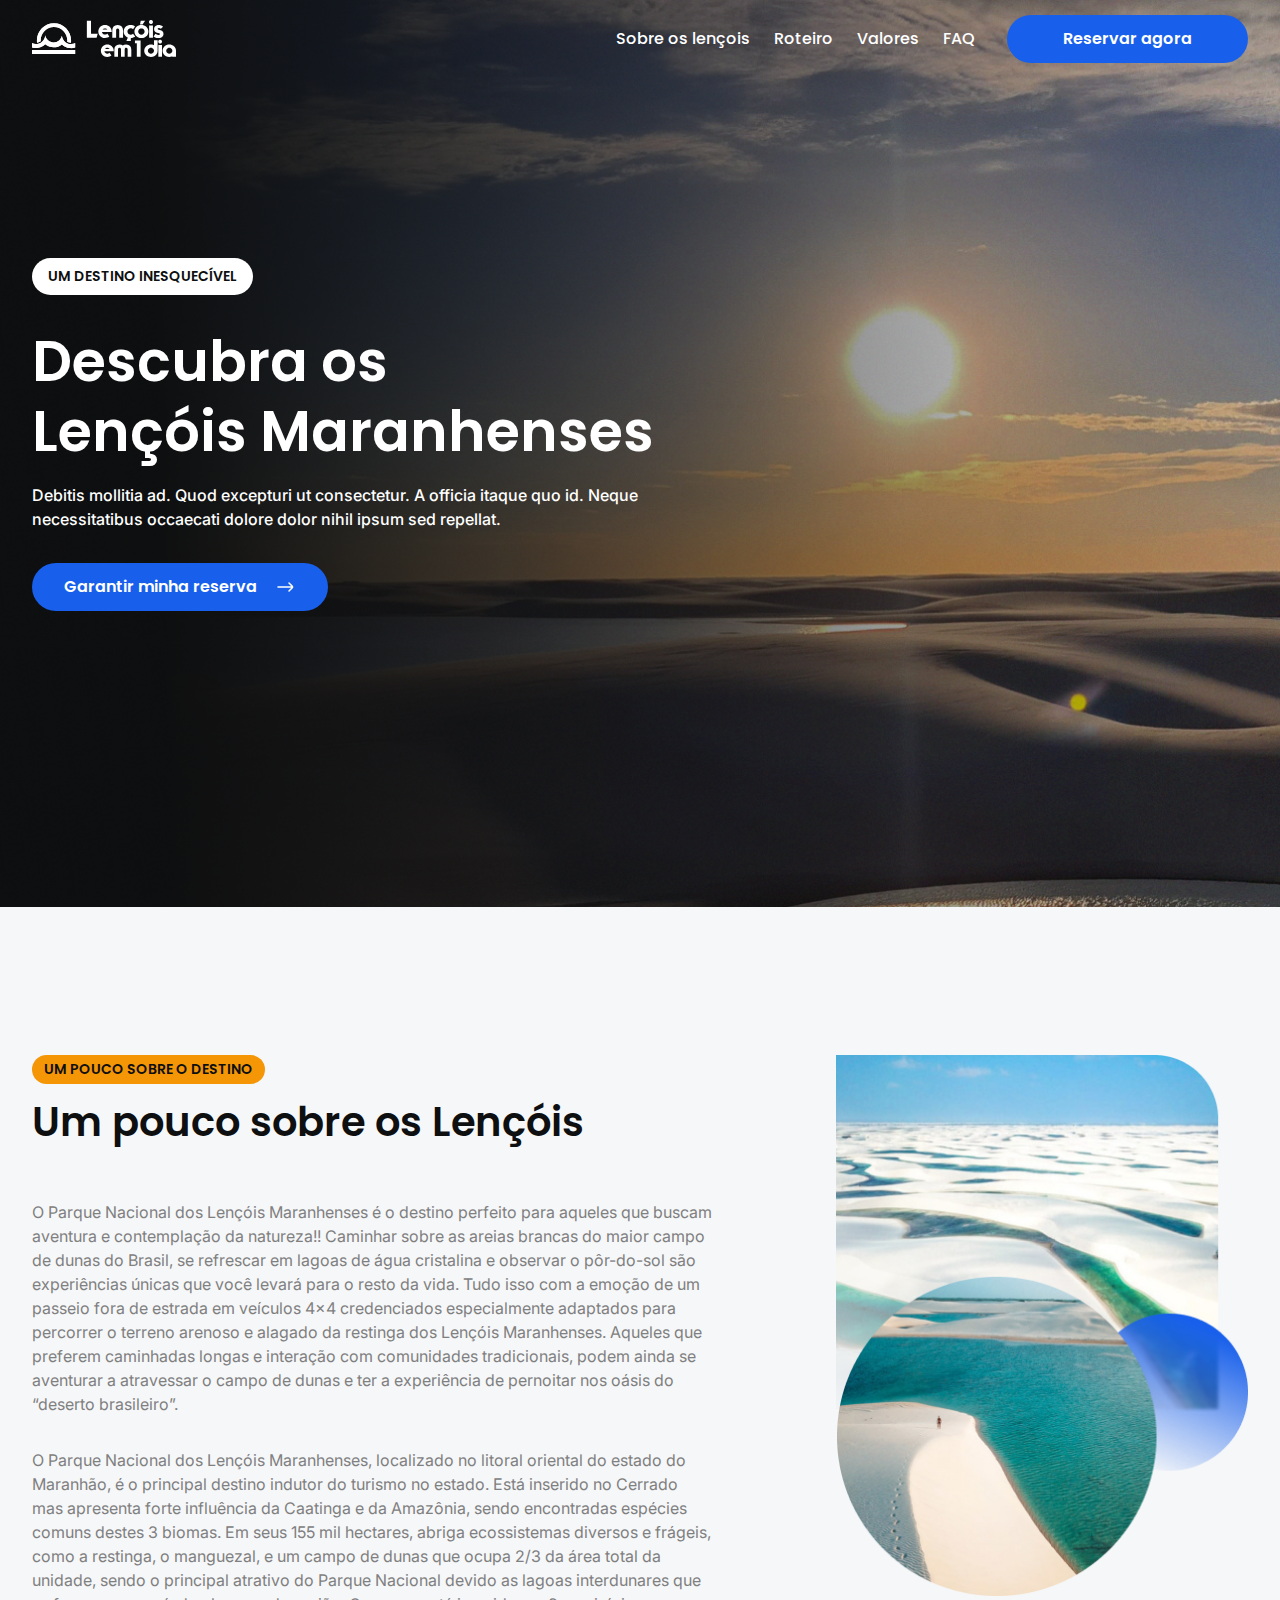
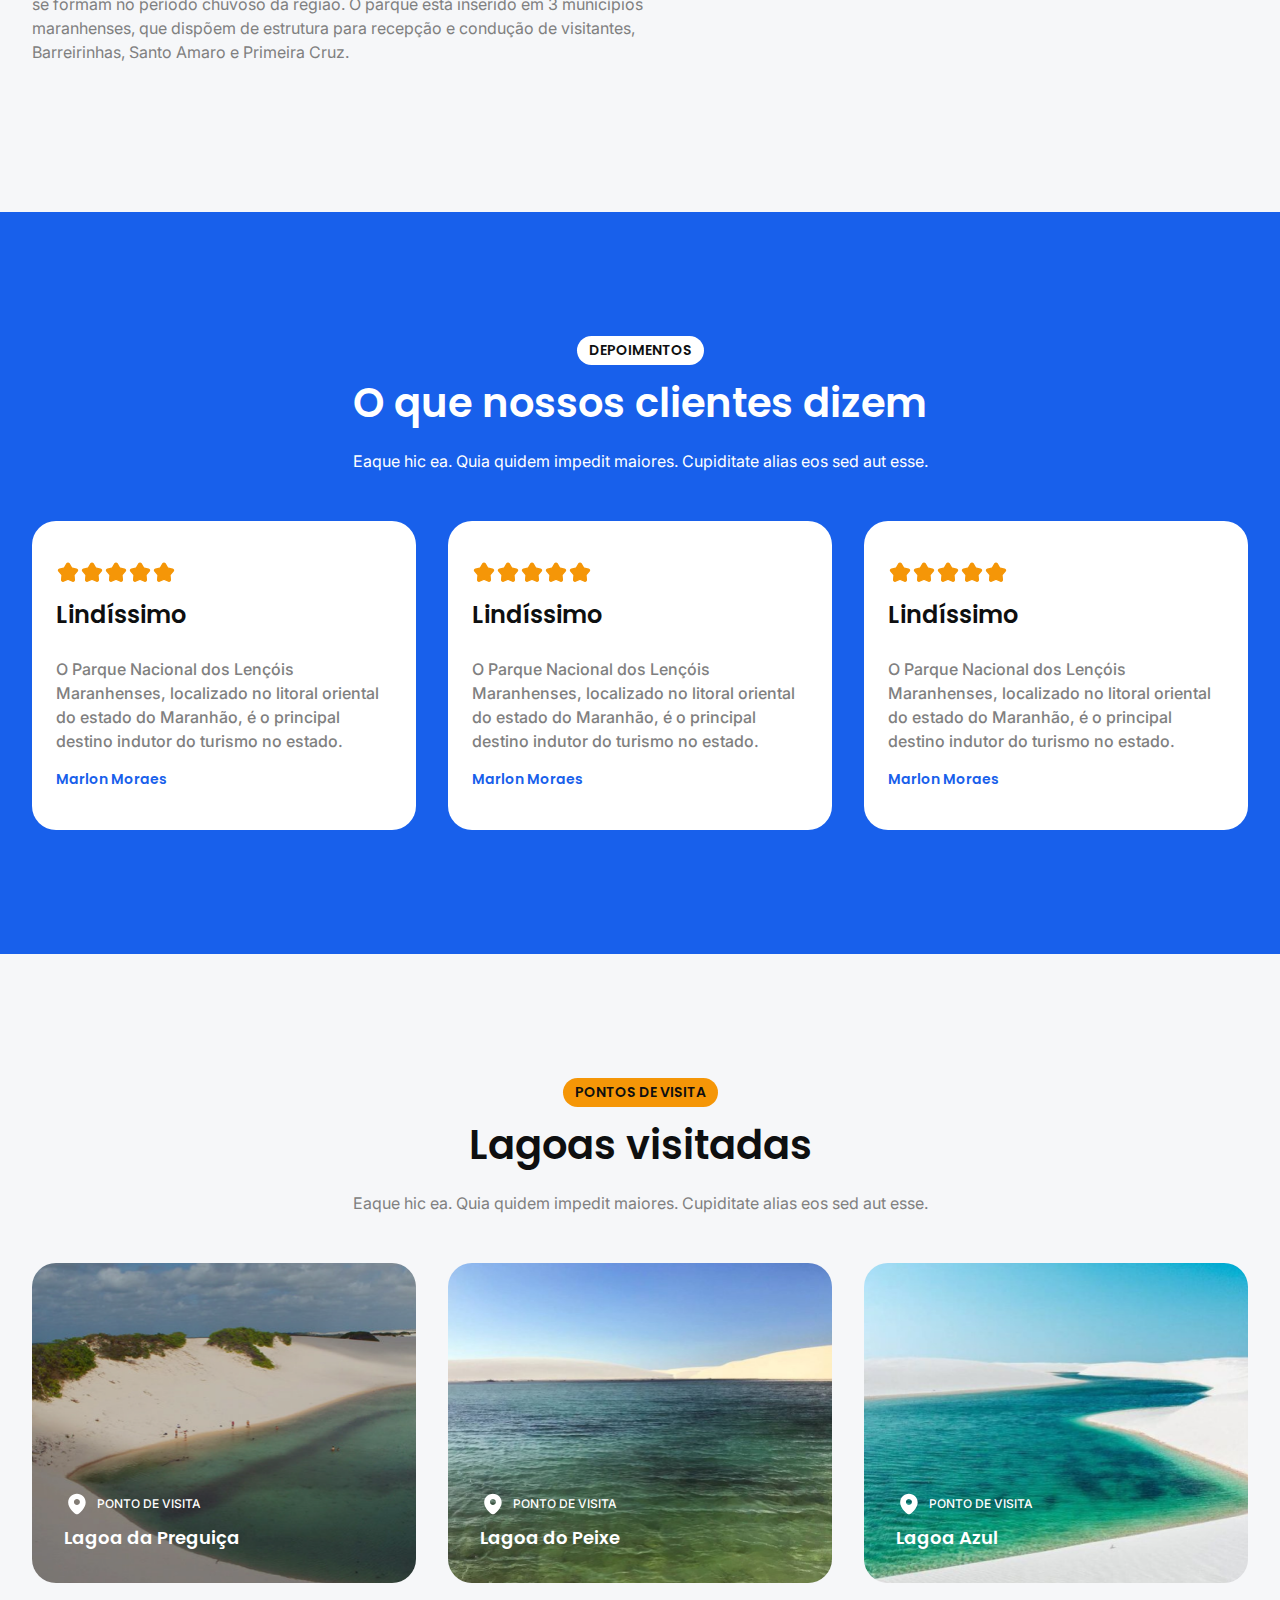
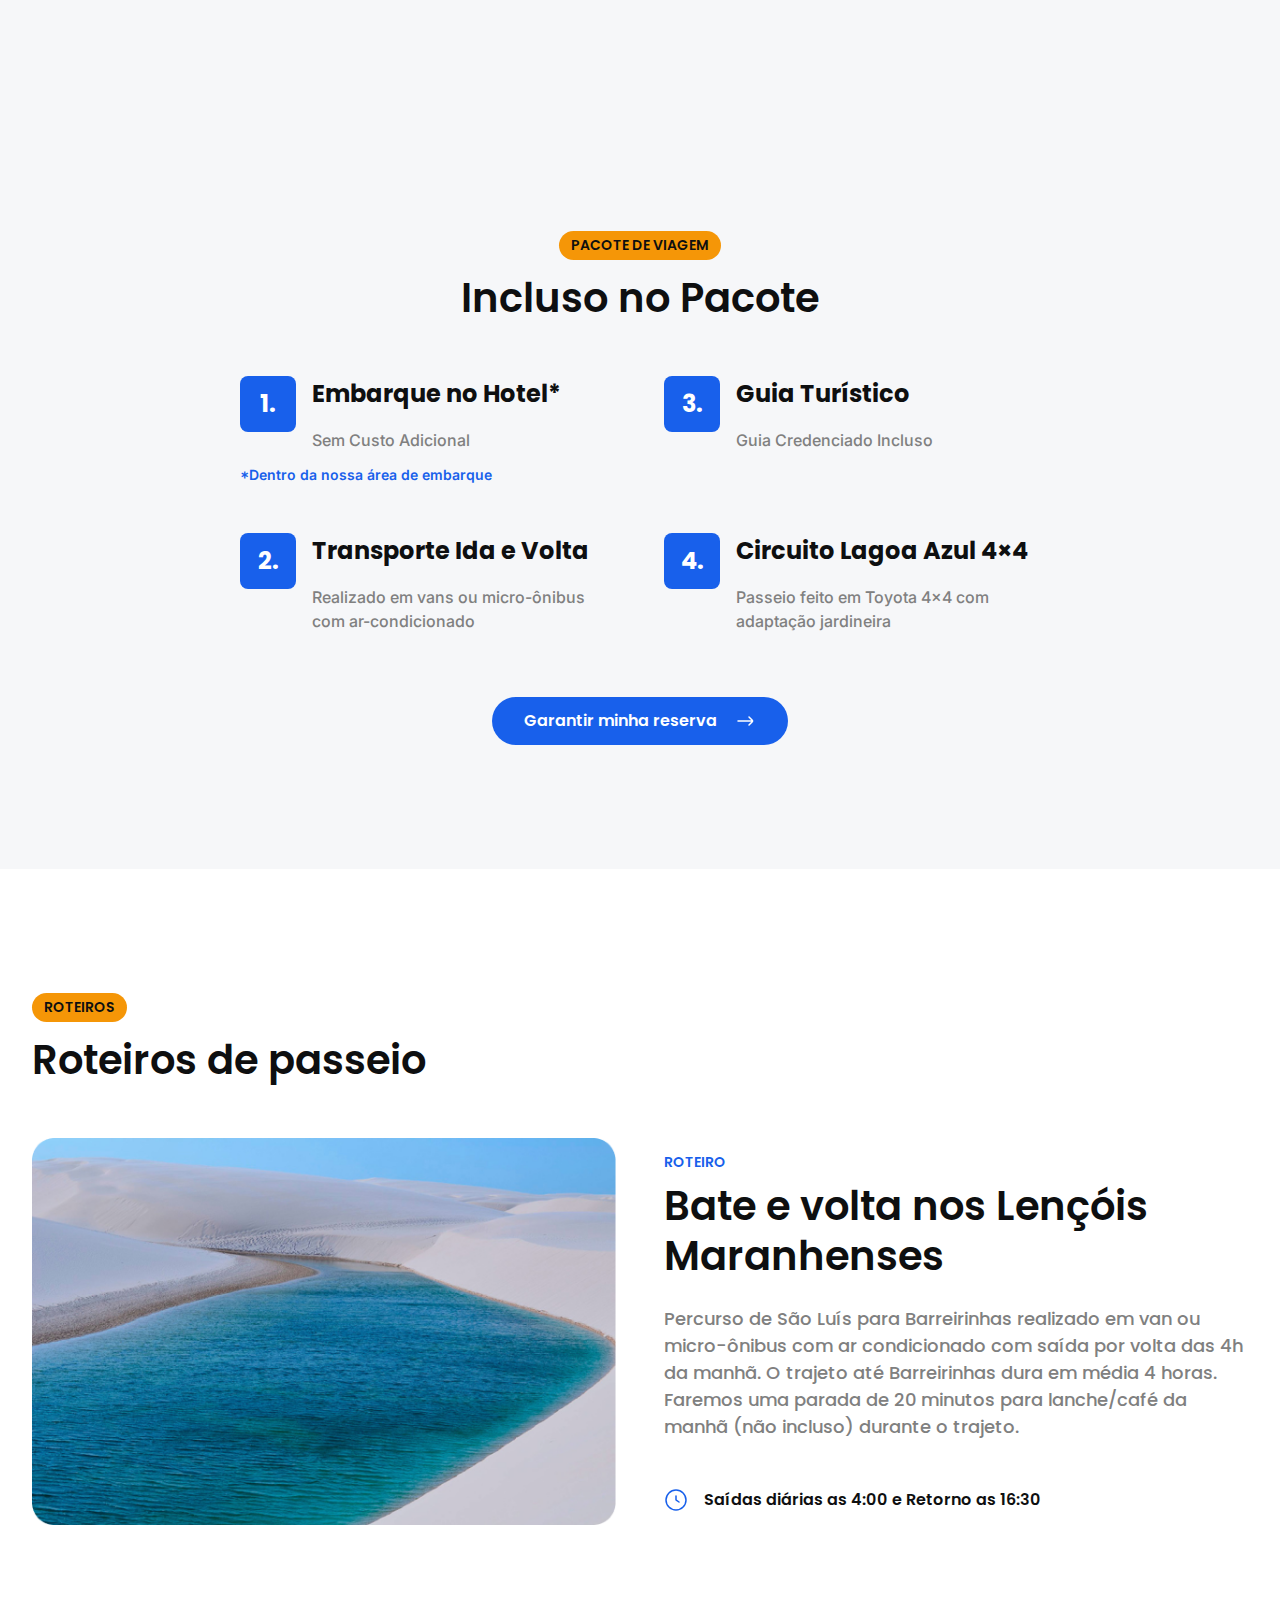
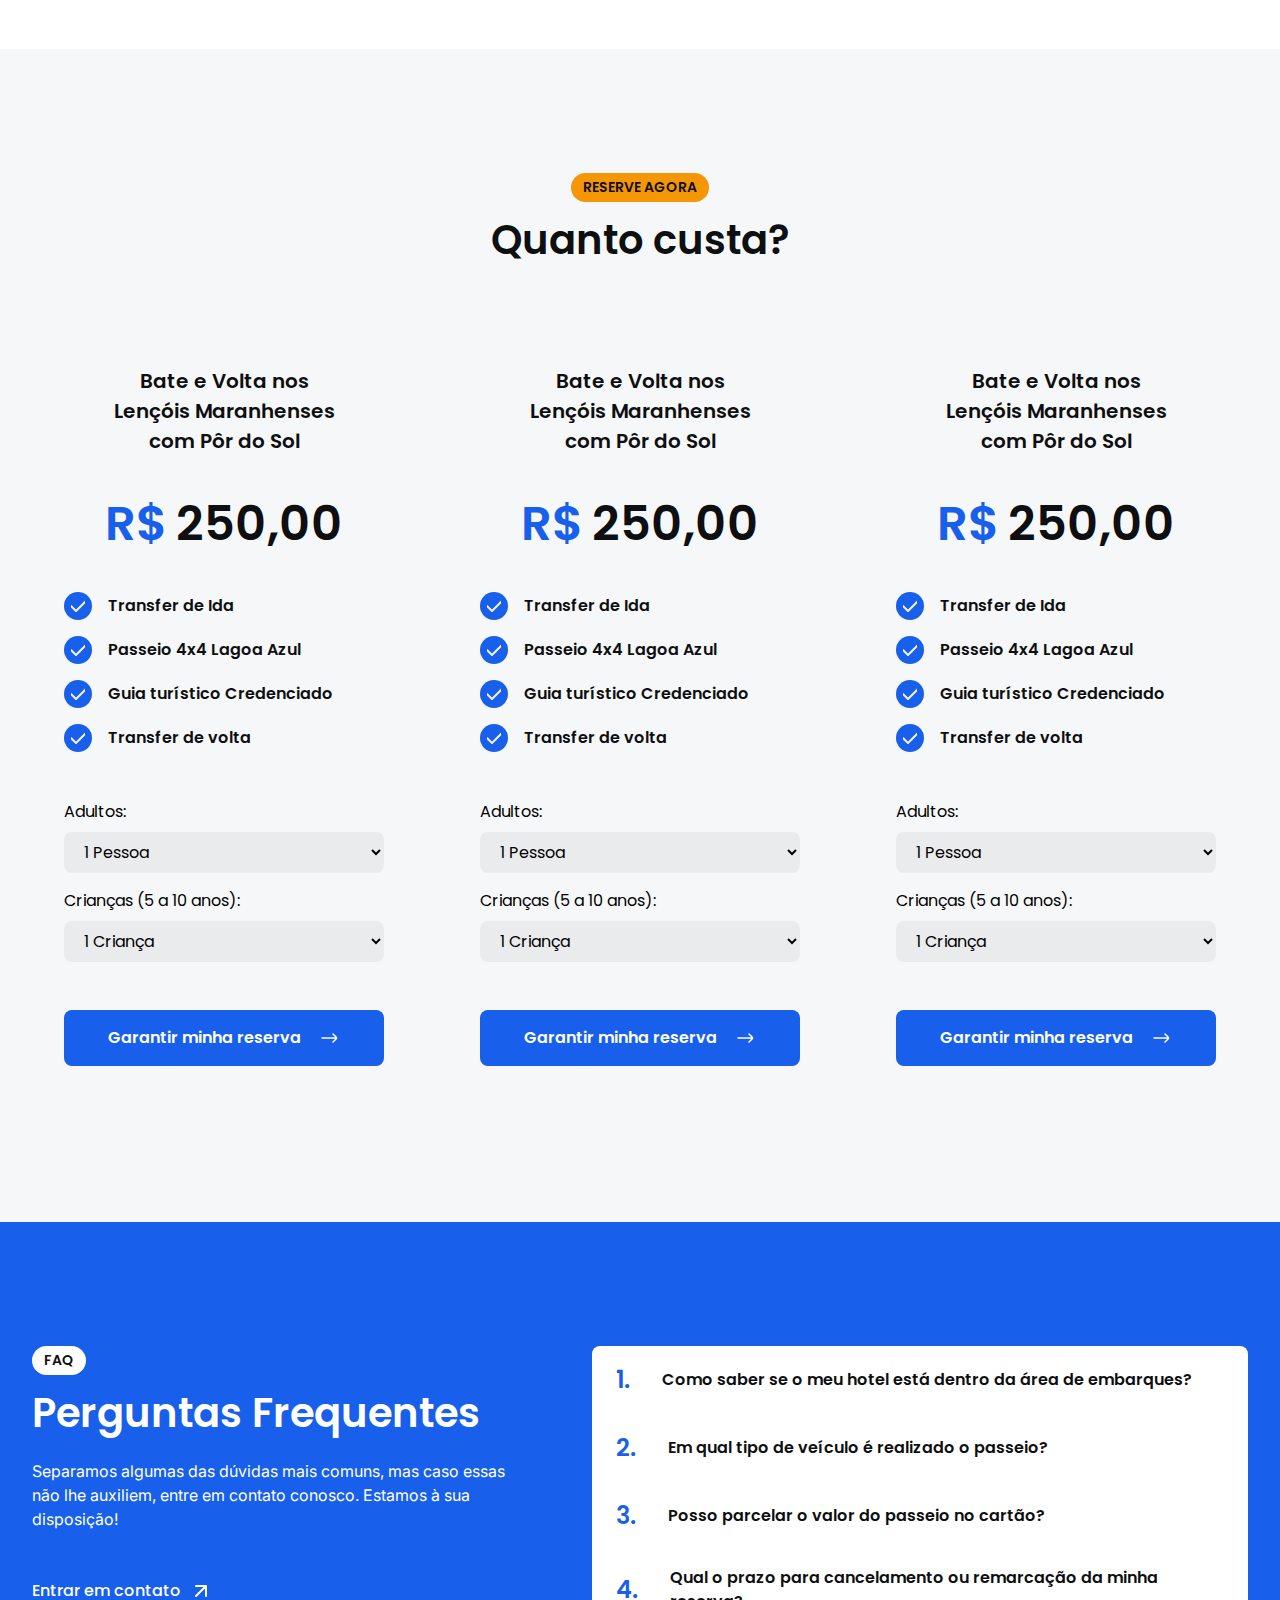
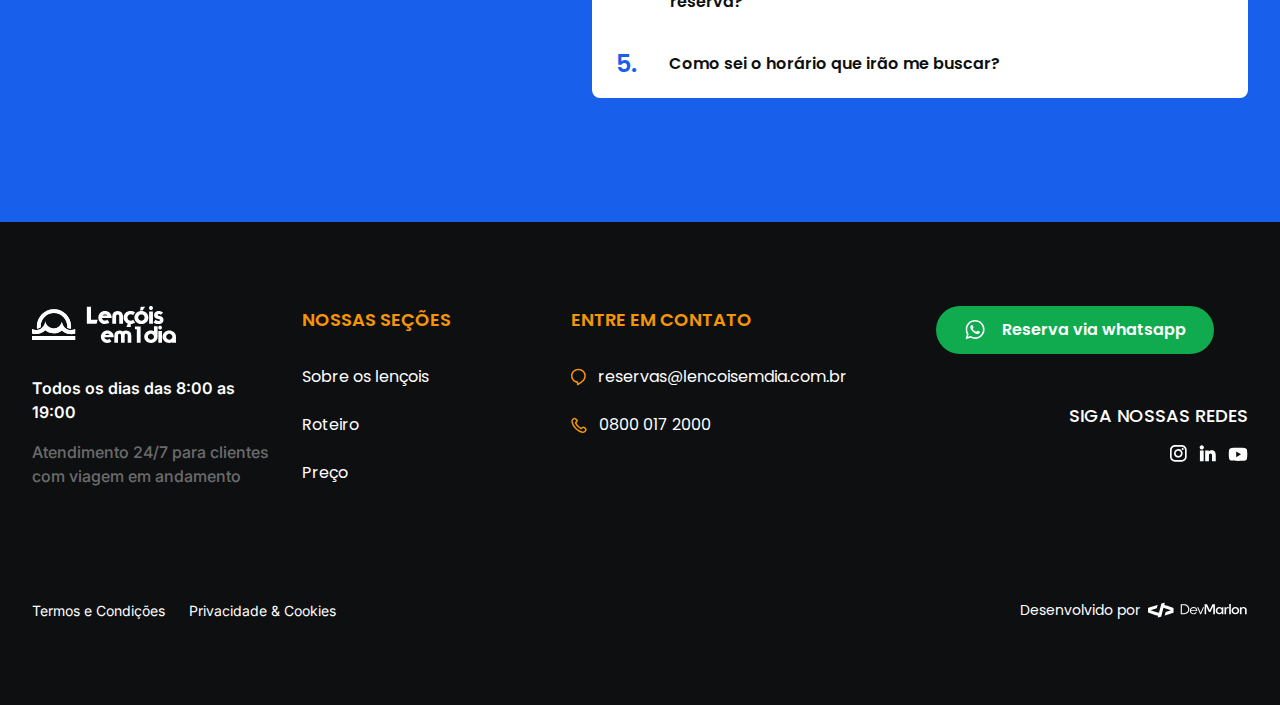
==== commit 0565195b: "Added checkout page" ====
--- a/index.html
+++ b/index.html
@@ -3,7 +3,7 @@
 <head>
   <meta charset="UTF-8">
   <meta name="viewport" content="width=device-width, initial-scale=1.0">
-  <title>Lençois em 1 dia</title>
+  <title>Lençois em 1 dia - Home</title>
   <link rel="preconnect" href="https://fonts.googleapis.com">
   <link rel="preconnect" href="https://fonts.gstatic.com" crossorigin>
   <link href="https://fonts.googleapis.com/css2?family=Inter:wght@300;400;500;600;700&family=Poppins:wght@300;400;500;600;700&display=swap" rel="stylesheet">
@@ -12,31 +12,33 @@
 <body>
 
  <div class="w-full bg-[url('./assets/hero-background.png')] bg-cover bg-center">
-    <header class="h-[78px] w-full px-4 lg:px-0  transition-all">
-
-      <div class="container w-full h-full bg-transparent flex justify-between items-center ">
-       <div class=""><a href="/"><img src="./assets/logo-white.svg" alt="" srcset=""></a></div>
-      <div class="flex-1 flex items-center justify-end gap-8">
-        <ul class="items-center gap-6 hidden lg:flex">
-          <li><a class="font-medium text-white text-button16 whitespace-nowrap" href="#sobre-os-lençois">Sobre os lençois</a></li>
-          <li><a class="font-medium text-white text-button16 whitespace-nowrap" href="#roteiro">Roteiro</a></li>
-          <li><a class="font-medium text-white text-button16 whitespace-nowrap" href="#valores">Valores</a></li>
-          <li><a class="font-medium text-white text-button16 whitespace-nowrap" href="#FAQ">FAQ</a></li>
-        </ul>
-        <a class="bg-blue rounded-3xl w-full max-w-[241px] py-3 flex items-center justify-center text-white font-semibold" href="">Reservar agora</a>
-      </div>
+    <div class="h-[78px] w-full">
+      <header class="h-[78px] w-full px-4 lg:px-0 transition-all">
+
+        <div class="container w-full h-full bg-transparent flex justify-between items-center ">
+         <div class=""><a href="/"><img src="./assets/logo-white.svg" alt="" srcset=""></a></div>
+        <div class="flex-1 flex items-center justify-end gap-8">
+          <ul class="items-center gap-6 hidden lg:flex">
+            <li><a class="font-medium text-white text-button16 whitespace-nowrap" href="#sobre-os-lençois">Sobre os lençois</a></li>
+            <li><a class="font-medium text-white text-button16 whitespace-nowrap" href="#roteiro">Roteiro</a></li>
+            <li><a class="font-medium text-white text-button16 whitespace-nowrap" href="#valores">Valores</a></li>
+            <li><a class="font-medium text-white text-button16 whitespace-nowrap" href="#FAQ">FAQ</a></li>
+          </ul>
+          <a class="bg-blue rounded-3xl md:w-full md:max-w-[241px] py-2 px-4 md:p-3 flex items-center justify-center text-white font-semibold" href="#valores">Reservar agora</a>
+        </div>
+      </div>
+  
+      </header>
     </div>
 
-    </header>
-
     <main class="container w-full pt-[180px] pb-[296px] px-4 lg:px-0  transition-all">
 
         <div class="max-w-[640px] w-full">
-          <div><p>Um destino inesquecível</p></div>
-          <h1 class="text-head56 text-white font-semibold leading-tight">Descubra os <br> Lençóis Maranhenses</h1>
+          <div class="py-2 px-4 bg-white uppercase inline-block rounded-3xl"><p class=" text-black font-semibold text-sm14">Um destino inesquecível</p></div>
+          <h1 class="md:text-head56 text-head32 text-white font-semibold leading-tight mt-8">Descubra os <br> Lençóis Maranhenses</h1>
           <p class="mt-4 font-inter font-medium text-white text-body16">Debitis mollitia ad. Quod excepturi ut consectetur. A officia itaque quo id. Neque necessitatibus occaecati dolore dolor nihil ipsum sed repellat.</p>
-          <div class="mt-8">
-            <a class=" bg-blue rounded-3xl w-full max-w-[296px] py-3 flex items-center justify-center text-white font-semibold gap-4" href="">
+          <div class="md:mt-8 mt-16">
+            <a class=" bg-blue rounded-3xl md:w-full md:max-w-[296px] py-3 flex items-center justify-center text-white font-semibold gap-4" href="#valores">
               Garantir minha reserva
               <img src="./assets/arrow-right.svg" alt="" srcset="">
             </a>
@@ -46,11 +48,11 @@
     </main>
  </div>
 
- <section class="w-full py-[148px] px-4 lg:px-0  transition-all">
-    <div class="w-full container flex items-start justify-between gap-12">
+ <section id="sobre-os-lençois" class="w-full py-[148px] px-4 lg:px-0  transition-all">
+    <div class="w-full container flex flex-col md:flex-row  items-center md:items-start justify-between gap-12">
         <div class="max-w-[680px] w-full">
           <div class="bg-yellow py-1 px-3 rounded-3xl inline-flex"><p class="uppercase text-black text-body14 font-semibold">UM POUCO SOBRE O DESTINO</p></div>
-          <h2 class="font-semibold text-head40 text-black mt-2">Um pouco sobre os Lençóis</h2>
+          <h2 class="font-semibold text-head32 md:text-head40  text-black mt-2">Um pouco sobre os Lençóis</h2>
           <div class="mt-12 flex flex-col gap-8">
             <p class="font-inter font-normal text-body16 text-gray300">O Parque Nacional dos Lençóis Maranhenses é o destino perfeito para aqueles que buscam aventura e contemplação da natureza!! Caminhar sobre as areias brancas do maior campo de dunas do Brasil, se refrescar em lagoas de água cristalina e observar o pôr-do-sol são experiências únicas que você levará para o resto da vida. Tudo isso com a emoção de um passeio fora de estrada em veículos 4×4 credenciados especialmente adaptados para percorrer o terreno arenoso e alagado da restinga dos Lençóis Maranhenses. Aqueles que preferem caminhadas longas e interação com comunidades tradicionais, podem ainda se aventurar a atravessar o campo de dunas e ter a experiência de pernoitar nos oásis do “deserto brasileiro”.</p>
             <p class="font-inter font-normal text-body16 text-gray300">O Parque Nacional dos Lençóis Maranhenses, localizado no litoral oriental do estado do Maranhão, é o principal destino indutor do turismo no estado. Está inserido no Cerrado mas apresenta forte influência da Caatinga e da Amazônia, sendo encontradas espécies comuns destes 3 biomas. Em seus 155 mil hectares, abriga ecossistemas diversos e frágeis, como a restinga, o manguezal, e um campo de dunas que ocupa 2/3 da área total da unidade, sendo o principal atrativo do Parque Nacional devido as lagoas interdunares que se formam no período chuvoso da região. O parque está inserido em 3 municípios maranhenses, que dispõem de estrutura para recepção e condução de visitantes, Barreirinhas, Santo Amaro e Primeira Cruz.</p>
@@ -66,7 +68,7 @@
      <div class="w-full container flex flex-col items-center">
         <div class="flex flex-col items-center">
           <div class="bg-white py-1 px-3 rounded-3xl inline-flex"><p class="uppercase text-black text-body14 font-semibold">DEPOIMENTOS</p></div>
-          <h2 class="font-semibold text-head40 text-white mt-2">Um pouco sobre os Lençóis</h2>
+          <h2 class="font-semibold text-head40 text-white mt-2">O que nossos clientes dizem</h2>
           <p class="mt-4 text-body16 font-inter text-white">Eaque hic ea. Quia quidem impedit maiores. Cupiditate alias eos sed aut esse.</p>
         </div>
         <div class="grid md:grid-cols-2 lg:grid-cols-3 gap-8 mt-12">
@@ -97,14 +99,14 @@
  <section class="w-full py-[124px] px-4 lg:px-0 transition-all">
     <div class="w-full container flex flex-col items-center">
        <div class="flex flex-col items-center">
-         <div class="bg-yellow py-1 px-3 rounded-3xl inline-flex"><p class="uppercase text-black text-body14 font-semibold">DEPOIMENTOS</p></div>
-         <h2 class="font-semibold text-head40 text-black mt-2">Um pouco sobre os Lençóis</h2>
+         <div class="bg-yellow py-1 px-3 rounded-3xl inline-flex"><p class="uppercase text-black text-body14 font-semibold">PONTOS DE VISITA</p></div>
+         <h2 class="font-semibold text-head40 text-black mt-2">Lagoas visitadas</h2>
          <p class="mt-4 text-body16 font-inter text-gray300">Eaque hic ea. Quia quidem impedit maiores. Cupiditate alias eos sed aut esse.</p>
        </div>
-       <div class="grid md:grid-cols-2 lg:grid-cols-3 gap-8 mt-12">
+       <div class="grid grid-cols-1 md:grid-cols-2 lg:grid-cols-3 gap-8 mt-12 w-full">
 
          <div class="h-[320px] w-full rounded-3xl relative">
-           <img class="object-cover w-full h-full" src="./assets/lagoa-da-preguica.png" alt="">
+           <img class="object-cover w-full h-full rounded-3xl" src="./assets/lagoa-da-preguica.png" alt="">
            <div class="absolute flex flex-col gap-2 bottom-8 left-8">
             <div class="flex items-center gap-2">
               <img src="./assets/local.svg" alt="" srcset="">
@@ -114,7 +116,7 @@
            </div>
          </div>
          <div class="h-[320px] w-full rounded-3xl relative">
-          <img class="object-cover w-full h-full" src="./assets/lagoa-do-peixe.png" alt="">
+          <img class="object-cover w-full h-full  rounded-3xl" src="./assets/lagoa-do-peixe.png" alt="">
           <div class="absolute flex flex-col gap-2 bottom-8 left-8">
            <div class="flex items-center gap-2">
              <img src="./assets/local.svg" alt="" srcset="">
@@ -124,7 +126,7 @@
           </div>
         </div>
         <div class="h-[320px] w-full rounded-3xl relative">
-          <img class="object-cover w-full h-full" src="./assets/lagoa-azul.png" alt="">
+          <img class="object-cover w-full h-full  rounded-3xl" src="./assets/lagoa-azul.png" alt="">
           <div class="absolute flex flex-col gap-2 bottom-8 left-8">
            <div class="flex items-center gap-2">
              <img src="./assets/local.svg" alt="" srcset="">
@@ -204,7 +206,7 @@
      </div>
 
     <div class="mt-16 w-full flex justify-center">
-      <a class=" bg-blue rounded-3xl w-full max-w-[296px] py-3 flex items-center justify-center text-white font-semibold gap-4" href="">
+      <a class=" bg-blue rounded-3xl w-full max-w-[296px] py-3 flex items-center justify-center text-white font-semibold gap-4" href="#valores">
         Garantir minha reserva
         <img src="./assets/arrow-right.svg" alt="" srcset="">
       </a>
@@ -213,35 +215,342 @@
    </div>
  </section>
 
- <section class="bg-blue w-full py-[124px] px-4 lg:px-0 transition-all">
-  <div class="w-full container flex items-start justify-between">
+ <section id="roteiro" class="w-full py-[124px] px-4 lg:px-0 transition-all bg-white">
+  <div class="w-full container ">
+     <div class="flex flex-col items-start">
+       <div class="bg-yellow py-1 px-3 rounded-3xl inline-flex"><p class="uppercase text-black text-body14 font-semibold">ROTEIROS</p></div>
+       <h2 class="font-semibold text-head40 text-black mt-2">Roteiros de passeio</h2>
+     </div>
+
+     <div class="w-full">
+
+      <div class="mt-12 w-full flex flex-col md:flex-row items-center gap-12">
+        <div class="max-w-[624px] w-full">
+          <img class="w-full" src="./assets/roteiro-bate-e-votla.png" alt="" srcset="">
+        </div>
+        <div class="w-full">
+          <p class="uppercase text-blue text-body14 font-semibold">ROTEIRO</p>
+          <h4 class="font-semibold text-head40 text-black mt-2 leading-tight">Bate e volta nos Lençóis Maranhenses</h4>
+          <div class="mt-6">
+            <p class="font-medium text-gray300 text-body18">
+              Percurso de São Luís para Barreirinhas realizado em van ou micro-ônibus com ar condicionado com saída por volta das 4h da manhã. O trajeto até Barreirinhas dura em média 4 horas. Faremos uma parada de 20 minutos para lanche/café da manhã (não incluso) durante o trajeto.
+            </p>
+          </div>
+          <div class="flex items-center gap-4 mt-12">
+            <img src="./assets/clock.svg" alt="" srcset="">
+            <p class="font-semibold text-black text-body16">Saídas diárias as 4:00 e Retorno as 16:30</p>
+          </div>
+        </div>
+      </div>
+
+     </div>
+     
+
+   </div>
+ </section>
+
+ <section id="valores" class="w-full py-[124px] px-4 lg:px-0 transition-all">
+  <div class="w-full container flex flex-col items-center">
+     <div class="flex flex-col items-center">
+       <div class="bg-yellow py-1 px-3 rounded-3xl inline-flex"><p class="uppercase text-black text-body14 font-semibold">RESERVE AGORA</p></div>
+       <h2 class="font-semibold text-head40 text-black mt-2">Quanto custa?</h2>
+     </div>
+
+    <div class="grid grid-cols-1 md:grid-cols-2 lg:grid-cols-3 justify-center gap-8 w-full mt-16">
+
+      <div class="flex flex-col items-center border-2 border-red-500 rounded-lg p-8 hover:border-blue">
+        <h2 class="max-w-[240px] text-body20 text-black text-center font-semibold">Bate e Volta nos Lençóis Maranhenses com Pôr do Sol</h2>
+        <div class="flex items-center gap-2 mt-8">
+          <span class="font-semibold text-blue text-head48">R$</span>
+          <p class="font-semibold text-black text-head48">250,00</p>
+        </div>
+        <ul class="w-full flex flex-col items-start gap-4 mt-8">
+          <li class="flex items-center gap-4">
+            <img src="./assets/check-icon.svg" alt="">
+            <p class="text-black font-semibold text-body16">Transfer de Ida</p>
+          </li>
+          <li class="flex items-center gap-4">
+            <img src="./assets/check-icon.svg" alt="">
+            <p class="text-black font-semibold text-body16">Passeio 4x4 Lagoa Azul</p>
+          </li>
+          <li class="flex items-center gap-4">
+            <img src="./assets/check-icon.svg" alt="">
+            <p class="text-black font-semibold text-body16">Guia turístico Credenciado </p>
+          </li>
+          <li class="flex items-center gap-4">
+            <img src="./assets/check-icon.svg" alt="">
+            <p class="text-black font-semibold text-body16">Transfer de volta</p>
+          </li>
+        </ul>
+        <div class="w-full flex flex-col gap-4 mt-12">
+
+          <div class="flex flex-col items-start">
+            <label for="">Adultos:</label>
+            <select class="w-full mt-2 px-4 py-2 rounded-lg bg-[#EAEBED] outline-blue border-2 border-border" name="" id="">
+              <option value="" disabled>Selecione a Qntd.</option>
+              <option value="1" >1 Pessoa</option>
+              <option value="2" >2 Pessoas</option>
+              <option value="3" >3 Pessoas</option>
+              <option value="4" >4 Pessoas</option>
+              <option value="5" >5 Pessoas</option>
+              <option value="6" >6 Pessoas</option>
+              <option value="7" >7 Pessoas</option>
+              <option value="8" >8 Pessoas</option>
+              <option value="9" >9 Pessoas</option>
+              <option value="10" >10 Pessoas</option>
+              <option value="11" >11 Pessoas</option>
+              <option value="12" >12 Pessoa</option>
+              <option value="13" >13 Pessoas</option>
+              <option value="14" >14 Pessoas</option>
+            </select>
+          </div>
+
+          <div class="flex flex-col items-start">
+            <label for="">Crianças (5 a 10 anos):</label>
+            <select class="w-full mt-2 px-4 py-2 rounded-lg bg-[#EAEBED] outline-blue border-2 border-border" name="" id="">
+              <option value="" disabled>Selecione a Qntd.</option>
+              <option value="1" >1 Criança</option>
+              <option value="2" >2 Crianças</option>
+              <option value="3" >3 Crianças</option>
+              <option value="4" >4 Crianças</option>
+              <option value="5" >5 Crianças</option>
+              <option value="6" >6 Crianças</option>
+              <option value="7" >7 Crianças</option>
+              <option value="8" >8 Crianças</option>
+              <option value="9" >9 Crianças</option>
+              <option value="10" >10 Crianças</option>
+              <option value="11" >11 Crianças</option>
+              <option value="12" >12 Crianças</option>
+              <option value="13" >13 Crianças</option>
+              <option value="14" >14 Crianças</option>
+              <option value="15" >15 Crianças</option>
+            </select>
+          </div>
+          
+        </div>
+        <a href="./checkout.html" class="w-full h-[56px] rounded-lg bg-blue flex items-center justify-center gap-4 mt-12">
+          <p class="text-white font-semibold text-button16">Garantir minha reserva</p>
+          <img src="./assets/arrow-right.svg" alt="" srcset="">
+        </a>
+      </div>
+
+      <div class="flex flex-col items-center border-2 border-red-500 rounded-lg p-8 hover:border-blue">
+        <h2 class="max-w-[240px] text-body20 text-black text-center font-semibold">Bate e Volta nos Lençóis Maranhenses com Pôr do Sol</h2>
+        <div class="flex items-center gap-2 mt-8">
+          <span class="font-semibold text-blue text-head48">R$</span>
+          <p class="font-semibold text-black text-head48">250,00</p>
+        </div>
+        <ul class="w-full flex flex-col items-start gap-4 mt-8">
+          <li class="flex items-center gap-4">
+            <img src="./assets/check-icon.svg" alt="">
+            <p class="text-black font-semibold text-body16">Transfer de Ida</p>
+          </li>
+          <li class="flex items-center gap-4">
+            <img src="./assets/check-icon.svg" alt="">
+            <p class="text-black font-semibold text-body16">Passeio 4x4 Lagoa Azul</p>
+          </li>
+          <li class="flex items-center gap-4">
+            <img src="./assets/check-icon.svg" alt="">
+            <p class="text-black font-semibold text-body16">Guia turístico Credenciado </p>
+          </li>
+          <li class="flex items-center gap-4">
+            <img src="./assets/check-icon.svg" alt="">
+            <p class="text-black font-semibold text-body16">Transfer de volta</p>
+          </li>
+        </ul>
+        <div class="w-full flex flex-col gap-4 mt-12">
+
+          <div class="flex flex-col items-start">
+            <label for="">Adultos:</label>
+            <select class="w-full mt-2 px-4 py-2 rounded-lg bg-[#EAEBED] outline-blue border-2 border-border" name="" id="">
+              <option value="" disabled>Selecione a Qntd.</option>
+              <option value="1" >1 Pessoa</option>
+              <option value="2" >2 Pessoas</option>
+              <option value="3" >3 Pessoas</option>
+              <option value="4" >4 Pessoas</option>
+              <option value="5" >5 Pessoas</option>
+              <option value="6" >6 Pessoas</option>
+              <option value="7" >7 Pessoas</option>
+              <option value="8" >8 Pessoas</option>
+              <option value="9" >9 Pessoas</option>
+              <option value="10" >10 Pessoas</option>
+              <option value="11" >11 Pessoas</option>
+              <option value="12" >12 Pessoa</option>
+              <option value="13" >13 Pessoas</option>
+              <option value="14" >14 Pessoas</option>
+            </select>
+          </div>
+
+          <div class="flex flex-col items-start">
+            <label for="">Crianças (5 a 10 anos):</label>
+            <select class="w-full mt-2 px-4 py-2 rounded-lg bg-[#EAEBED] outline-blue border-2 border-border" name="" id="">
+              <option value="" disabled>Selecione a Qntd.</option>
+              <option value="1" >1 Criança</option>
+              <option value="2" >2 Crianças</option>
+              <option value="3" >3 Crianças</option>
+              <option value="4" >4 Crianças</option>
+              <option value="5" >5 Crianças</option>
+              <option value="6" >6 Crianças</option>
+              <option value="7" >7 Crianças</option>
+              <option value="8" >8 Crianças</option>
+              <option value="9" >9 Crianças</option>
+              <option value="10" >10 Crianças</option>
+              <option value="11" >11 Crianças</option>
+              <option value="12" >12 Crianças</option>
+              <option value="13" >13 Crianças</option>
+              <option value="14" >14 Crianças</option>
+              <option value="15" >15 Crianças</option>
+            </select>
+          </div>
+          
+        </div>
+        <a href="./checkout.html" class="w-full h-[56px] rounded-lg bg-blue flex items-center justify-center gap-4 mt-12">
+          <p class="text-white font-semibold text-button16">Garantir minha reserva</p>
+          <img src="./assets/arrow-right.svg" alt="" srcset="">
+        </a>
+      </div>
+
+      <div class="flex flex-col items-center border-2 border-red-500 rounded-lg p-8 hover:border-blue">
+        <h2 class="max-w-[240px] text-body20 text-black text-center font-semibold">Bate e Volta nos Lençóis Maranhenses com Pôr do Sol</h2>
+        <div class="flex items-center gap-2 mt-8">
+          <span class="font-semibold text-blue text-head48">R$</span>
+          <p class="font-semibold text-black text-head48">250,00</p>
+        </div>
+        <ul class="w-full flex flex-col items-start gap-4 mt-8">
+          <li class="flex items-center gap-4">
+            <img src="./assets/check-icon.svg" alt="">
+            <p class="text-black font-semibold text-body16">Transfer de Ida</p>
+          </li>
+          <li class="flex items-center gap-4">
+            <img src="./assets/check-icon.svg" alt="">
+            <p class="text-black font-semibold text-body16">Passeio 4x4 Lagoa Azul</p>
+          </li>
+          <li class="flex items-center gap-4">
+            <img src="./assets/check-icon.svg" alt="">
+            <p class="text-black font-semibold text-body16">Guia turístico Credenciado </p>
+          </li>
+          <li class="flex items-center gap-4">
+            <img src="./assets/check-icon.svg" alt="">
+            <p class="text-black font-semibold text-body16">Transfer de volta</p>
+          </li>
+        </ul>
+        <div class="w-full flex flex-col gap-4 mt-12">
+
+          <div class="flex flex-col items-start">
+            <label for="">Adultos:</label>
+            <select class="w-full mt-2 px-4 py-2 rounded-lg bg-[#EAEBED] outline-blue border-2 border-border" name="" id="">
+              <option value="" disabled>Selecione a Qntd.</option>
+              <option value="1" >1 Pessoa</option>
+              <option value="2" >2 Pessoas</option>
+              <option value="3" >3 Pessoas</option>
+              <option value="4" >4 Pessoas</option>
+              <option value="5" >5 Pessoas</option>
+              <option value="6" >6 Pessoas</option>
+              <option value="7" >7 Pessoas</option>
+              <option value="8" >8 Pessoas</option>
+              <option value="9" >9 Pessoas</option>
+              <option value="10" >10 Pessoas</option>
+              <option value="11" >11 Pessoas</option>
+              <option value="12" >12 Pessoa</option>
+              <option value="13" >13 Pessoas</option>
+              <option value="14" >14 Pessoas</option>
+            </select>
+          </div>
+
+          <div class="flex flex-col items-start">
+            <label for="">Crianças (5 a 10 anos):</label>
+            <select class="w-full mt-2 px-4 py-2 rounded-lg bg-[#EAEBED] outline-blue border-2 border-border" name="" id="">
+              <option value="" disabled>Selecione a Qntd.</option>
+              <option value="1" >1 Criança</option>
+              <option value="2" >2 Crianças</option>
+              <option value="3" >3 Crianças</option>
+              <option value="4" >4 Crianças</option>
+              <option value="5" >5 Crianças</option>
+              <option value="6" >6 Crianças</option>
+              <option value="7" >7 Crianças</option>
+              <option value="8" >8 Crianças</option>
+              <option value="9" >9 Crianças</option>
+              <option value="10" >10 Crianças</option>
+              <option value="11" >11 Crianças</option>
+              <option value="12" >12 Crianças</option>
+              <option value="13" >13 Crianças</option>
+              <option value="14" >14 Crianças</option>
+              <option value="15" >15 Crianças</option>
+            </select>
+          </div>
+          
+        </div>
+        <a href="./checkout.html" class="w-full h-[56px] rounded-lg bg-blue flex items-center justify-center gap-4 mt-12">
+          <p class="text-white font-semibold text-button16">Garantir minha reserva</p>
+          <img src="./assets/arrow-right.svg" alt="" srcset="">
+        </a>
+      </div>
+
+    </div>
+
+
+   </div>
+ </section>
+
+ <section id="FAQ" class="bg-blue w-full py-[124px] px-4 lg:px-0 transition-all">
+  <div class="w-full container flex flex-col md:flex-row items-start justify-between">
       <div class="max-w-[490px]">
           <div class="bg-white py-1 px-3 rounded-3xl inline-flex"><p class="uppercase text-black text-body14 font-semibold">FAQ</p></div>
           <h2 class="font-semibold text-head40 text-white mt-2">Perguntas Frequentes</h2>
           <p class="mt-4 text-body16 font-inter text-white">Separamos algumas das dúvidas mais comuns, mas caso essas não lhe auxiliem, entre em contato conosco. Estamos à sua disposição!</p>
           <div class="mt-12">
-            <a class="flex items-center gap-2 font-medium text-white text-button16" href="">Entrar em contato <img src="./assets/arrow-top-right.svg" alt="" srcset=""></a>
-          </div>
-      </div>
-      <div class="max-w-[656px] w-full bg-white rounded-3xl">
+            <a class="flex items-center gap-2 font-medium text-white text-button16" href="#valores">Entrar em contato <img src="./assets/arrow-top-right.svg" alt="" srcset=""></a>
+          </div>
+      </div>
+      <div class="max-w-[656px] w-full bg-white rounded-lg mt-12 md:mt-0">
 
         <div class=" w-full px-6 py-4 accordion-item cursor-pointer">
           <button class="flex items-center gap-8 pointer-events-none">
             <span class="font-semibold text-blue text-head24 pointer-events-none">1.</span>
-            <p class="text-black text-body16 font-semibold pointer-events-none">Como saber se o meu hotel está dentro da área de embarques?</p>
+            <p class="text-black text-body16 font-semibold pointer-events-none text-left">Como saber se o meu hotel está dentro da área de embarques?</p>
           </button>
-          <div class="accordion-text  max-h-0 overflow-hidden pointer-events-none transition-all">
-            <p class="font-inter font-normal text-body16 text-gray300">O Parque Nacional dos Lençóis Maranhenses é o destino perfeito para aqueles que buscam aventura e contemplação da natureza!! Caminhar sobre as areias brancas do maior campo de dunas do Brasil, se refrescar em lagoas de água cristalina e observar o pôr-do-sol são experiências únicas que você levará para o resto da vida. Tudo isso com a emoção de um passeio fora de estrada em veículos 4×4 credenciados especialmente adaptados para percorrer o terreno arenoso e alagado da restinga dos Lençóis Maranhenses. Aqueles que preferem caminhadas longas e interação com comunidades tradicionais, podem ainda se aventurar a atravessar o campo de dunas e ter a experiência de pernoitar nos oásis do “deserto brasileiro”.</p>
+          <div class="accordion-text hidden overflow-hidden pointer-events-none transition-all">
+            <p class="font-inter font-normal text-body16 text-gray300 pt-4">O Parque Nacional dos Lençóis Maranhenses é o destino perfeito para aqueles que buscam aventura e contemplação da natureza!! Caminhar sobre as areias brancas do maior campo de dunas do Brasil, se refrescar em lagoas de água cristalina e observar o pôr-do-sol são experiências únicas que você levará para o resto da vida. Tudo isso com a emoção de um passeio fora de estrada em veículos 4×4 credenciados especialmente adaptados para percorrer o terreno arenoso e alagado da restinga dos Lençóis Maranhenses. Aqueles que preferem caminhadas longas e interação com comunidades tradicionais, podem ainda se aventurar a atravessar o campo de dunas e ter a experiência de pernoitar nos oásis do “deserto brasileiro”.</p>
           </div>
         </div>
 
         <div class="w-full px-6 py-4 accordion-item cursor-pointer">
           <button class="flex items-center gap-8 pointer-events-none">
             <span class="font-semibold text-blue text-head24 pointer-events-none">2.</span>
-            <p class="text-black text-body16 font-semibold pointer-events-none">Em qual tipo de veículo é realizado o passeio?</p>
+            <p class="text-black text-body16 font-semibold pointer-events-none text-left">Em qual tipo de veículo é realizado o passeio?</p>
           </button>
-          <div class="max-h-0 overflow-hidden accordion-text pointer-events-none transition-all">
-            <p class="font-inter font-normal text-body16 text-gray300">O Parque Nacional dos Lençóis Maranhenses é o destino perfeito para aqueles que buscam aventura e contemplação da natureza!! Caminhar sobre as areias brancas do maior campo de dunas do Brasil, se refrescar em lagoas de água cristalina e observar o pôr-do-sol são experiências únicas que você levará para o resto da vida. Tudo isso com a emoção de um passeio fora de estrada em veículos 4×4 credenciados especialmente adaptados para percorrer o terreno arenoso e alagado da restinga dos Lençóis Maranhenses. Aqueles que preferem caminhadas longas e interação com comunidades tradicionais, podem ainda se aventurar a atravessar o campo de dunas e ter a experiência de pernoitar nos oásis do “deserto brasileiro”.</p>
+          <div class="hidden overflow-hidden accordion-text pointer-events-none transition-all">
+            <p class="font-inter font-normal text-body16 text-gray300 pt-4">O Parque Nacional dos Lençóis Maranhenses é o destino perfeito para aqueles que buscam aventura e contemplação da natureza!! Caminhar sobre as areias brancas do maior campo de dunas do Brasil, se refrescar em lagoas de água cristalina e observar o pôr-do-sol são experiências únicas que você levará para o resto da vida. Tudo isso com a emoção de um passeio fora de estrada em veículos 4×4 credenciados especialmente adaptados para percorrer o terreno arenoso e alagado da restinga dos Lençóis Maranhenses. Aqueles que preferem caminhadas longas e interação com comunidades tradicionais, podem ainda se aventurar a atravessar o campo de dunas e ter a experiência de pernoitar nos oásis do “deserto brasileiro”.</p>
+          </div>
+        </div>
+
+        <div class="w-full px-6 py-4 accordion-item cursor-pointer">
+          <button class="flex items-center gap-8 pointer-events-none">
+            <span class="font-semibold text-blue text-head24 pointer-events-none">3.</span>
+            <p class="text-black text-body16 font-semibold pointer-events-none text-left">Posso parcelar o valor do passeio no cartão?</p>
+          </button>
+          <div class="hidden overflow-hidden accordion-text pointer-events-none transition-all">
+            <p class="font-inter font-normal text-body16 text-gray300 pt-4">O Parque Nacional dos Lençóis Maranhenses é o destino perfeito para aqueles que buscam aventura e contemplação da natureza!! Caminhar sobre as areias brancas do maior campo de dunas do Brasil, se refrescar em lagoas de água cristalina e observar o pôr-do-sol são experiências únicas que você levará para o resto da vida. Tudo isso com a emoção de um passeio fora de estrada em veículos 4×4 credenciados especialmente adaptados para percorrer o terreno arenoso e alagado da restinga dos Lençóis Maranhenses. Aqueles que preferem caminhadas longas e interação com comunidades tradicionais, podem ainda se aventurar a atravessar o campo de dunas e ter a experiência de pernoitar nos oásis do “deserto brasileiro”.</p>
+          </div>
+        </div>
+
+        <div class="w-full px-6 py-4 accordion-item cursor-pointer">
+          <button class="flex items-center gap-8 pointer-events-none">
+            <span class="font-semibold text-blue text-head24 pointer-events-none">4.</span>
+            <p class="text-black text-body16 font-semibold pointer-events-none text-left">Qual o prazo para cancelamento ou remarcação da minha reserva?</p>
+          </button>
+          <div class="hidden overflow-hidden accordion-text pointer-events-none transition-all">
+            <p class="font-inter font-normal text-body16 text-gray300 pt-4">O Parque Nacional dos Lençóis Maranhenses é o destino perfeito para aqueles que buscam aventura e contemplação da natureza!! Caminhar sobre as areias brancas do maior campo de dunas do Brasil, se refrescar em lagoas de água cristalina e observar o pôr-do-sol são experiências únicas que você levará para o resto da vida. Tudo isso com a emoção de um passeio fora de estrada em veículos 4×4 credenciados especialmente adaptados para percorrer o terreno arenoso e alagado da restinga dos Lençóis Maranhenses. Aqueles que preferem caminhadas longas e interação com comunidades tradicionais, podem ainda se aventurar a atravessar o campo de dunas e ter a experiência de pernoitar nos oásis do “deserto brasileiro”.</p>
+          </div>
+        </div>
+
+        <div class="w-full px-6 py-4 accordion-item cursor-pointer">
+          <button class="flex items-center gap-8 pointer-events-none">
+            <span class="font-semibold text-blue text-head24 pointer-events-none">5.</span>
+            <p class="text-black text-body16 font-semibold pointer-events-none text-left">Como sei o horário que irão me buscar?</p>
+          </button>
+          <div class="hidden overflow-hidden accordion-text pointer-events-none transition-all">
+            <p class="font-inter font-normal text-body16 text-gray300 pt-4">O Parque Nacional dos Lençóis Maranhenses é o destino perfeito para aqueles que buscam aventura e contemplação da natureza!! Caminhar sobre as areias brancas do maior campo de dunas do Brasil, se refrescar em lagoas de água cristalina e observar o pôr-do-sol são experiências únicas que você levará para o resto da vida. Tudo isso com a emoção de um passeio fora de estrada em veículos 4×4 credenciados especialmente adaptados para percorrer o terreno arenoso e alagado da restinga dos Lençóis Maranhenses. Aqueles que preferem caminhadas longas e interação com comunidades tradicionais, podem ainda se aventurar a atravessar o campo de dunas e ter a experiência de pernoitar nos oásis do “deserto brasileiro”.</p>
           </div>
         </div>
 
@@ -251,8 +560,8 @@
 
  <footer class="bg-black w-full py-[84px] px-4 lg:px-0 transition-all">
   <div class="container w-full">
-    <div class="w-full flex items-start justify-between mb-[56px]">
-      <div class="max-w-[800px] w-full flex items-start justify-between gap-8">
+    <div class="w-full flex flex-col md:flex-row items-start justify-between mb-[56px]">
+      <div class="max-w-[800px] w-full flex flex-wrap md:flex-nowrap items-start justify-between gap-8">
 
         <div class="max-w-[276px] w-full">
           <img src="./assets/logo-white.svg" alt="" srcset="">
@@ -262,19 +571,19 @@
         <div class="max-w-[276px] w-full">
           <h4 class="uppercase text-yellow text-body18 font-semibold">NOSSAS SEÇÕES</h4>
           <ul class="flex flex-col gap-6 mt-8">
-            <li><a class="font-normal text-white text-body16" href="">Sobre os lençois</a></li>
-            <li><a class="font-normal text-white text-body16" href="">Roteiro</a></li>
-            <li><a class="font-normal text-white text-body16" href="">Preço</a></li>
+            <li><a class="font-normal text-white text-body16" href="#valores">Sobre os lençois</a></li>
+            <li><a class="font-normal text-white text-body16" href="#valores">Roteiro</a></li>
+            <li><a class="font-normal text-white text-body16" href="#valores">Preço</a></li>
           </ul>
         </div>
         <div class="max-w-[276px] w-full">
           <h4 class="uppercase text-yellow text-body18 font-semibold">ENTRE EM CONTATO</h4>
           <ul class="flex flex-col gap-6 mt-8">
-            <li><a class="font-normal text-white text-body16 flex items-center gap-3" href="">
+            <li><a class="font-normal text-white text-body16 flex items-center gap-3" href="#valores">
               <img src="./assets/chat.svg" alt="">
               reservas@lencoisemdia.com.br
             </a></li>
-            <li><a class="font-normal text-white text-body16 flex items-center gap-3" href="">
+            <li><a class="font-normal text-white text-body16 flex items-center gap-3" href="#valores">
               <img src="./assets/phone.svg" alt="">
               0800 017 2000
             </a></li>
@@ -282,34 +591,34 @@
         </div>
 
       </div>
-      <div class="w-full max-w-[312px]">
-          <a class=" bg-green rounded-3xl w-full max-w-[278px] py-3 flex items-center justify-center text-white font-semibold gap-4" href="">
+      <div class="w-full max-w-[312px] mt-12 md:mt-0">
+          <a class=" bg-green rounded-3xl w-full max-w-[278px] py-3 flex items-center justify-center text-white font-semibold gap-4" href="#valores">
             <img src="./assets/whatsapp.svg" alt="" srcset="">
             Reserva via whatsapp
           </a>
-          <div class="flex flex-col items-end mt-12">
+          <div class="flex flex-col md:items-end mt-12">
             <p class="uppercase text-body18 text-white font-medium">SIGA NOSSAS REDES</p>
-            <div class="flex items-center gap-3 mt-4">
-              <a href="">
+            <div class="flex items-center gap-8 md:gap-3 mt-4">
+              <a href="#valores">
                 <img src="./assets/instagram.svg" alt="" srcset="">
               </a>
-              <a href="">
+              <a href="#valores">
                 <img src="./assets/linkedin.svg" alt="" srcset="">
               </a>
-              <a href="">
+              <a href="#valores">
                 <img src="./assets/youtube.svg" alt="" srcset="">
               </a>
             </div>
           </div>
       </div>
     </div>
-    <div class="pt-[56px] border-top border-white">
-      <div class="w-full flex items-start justify-between">
+    <div class="md:pt-[56px] border-top border-white">
+      <div class="w-full flex flex-col md:flex-row md:items-start md:justify-between">
         <div class="flex items-center gap-6">
-          <a class="font-inter text-white text-body14 font-normal" href="">Termos e Condições</a>
-          <a class="font-inter text-white text-body14 font-normal" href="">Privacidade & Cookies</a>
-        </div>
-        <div class="flex items-center gap-2">
+          <a class="font-inter text-white text-body14 font-normal" href="#valores">Termos e Condições</a>
+          <a class="font-inter text-white text-body14 font-normal" href="#valores">Privacidade & Cookies</a>
+        </div>
+        <div class="flex justify-center md:justify-normal items-center gap-2 mt-16 md:mt-0">
           <p class=" text-white text-body14 font-normal" >Desenvolvido por</p>
           <img src="./assets/devmarlon.svg" alt="" srcset="">
         </div>
--- a/output.css
+++ b/output.css
@@ -584,8 +584,20 @@
   bottom: 2rem;
 }
 
+.left-0 {
+  left: 0px;
+}
+
 .left-8 {
   left: 2rem;
+}
+
+.right-0 {
+  right: 0px;
+}
+
+.top-\[32px\] {
+  top: 32px;
 }
 
 .mx-auto {
@@ -597,6 +609,10 @@
   margin-bottom: 56px;
 }
 
+.mt-1 {
+  margin-top: 0.25rem;
+}
+
 .mt-12 {
   margin-top: 3rem;
 }
@@ -625,6 +641,14 @@
   margin-top: 2rem;
 }
 
+.mt-\[84px\] {
+  margin-top: 84px;
+}
+
+.inline-block {
+  display: inline-block;
+}
+
 .flex {
   display: flex;
 }
@@ -641,14 +665,30 @@
   display: none;
 }
 
+.h-10 {
+  height: 2.5rem;
+}
+
 .h-14 {
   height: 3.5rem;
 }
 
+.h-\[186px\] {
+  height: 186px;
+}
+
 .h-\[320px\] {
   height: 320px;
 }
 
+.h-\[56px\] {
+  height: 56px;
+}
+
+.h-\[72px\] {
+  height: 72px;
+}
+
 .h-\[78px\] {
   height: 78px;
 }
@@ -657,10 +697,6 @@
   height: 100%;
 }
 
-.max-h-0 {
-  max-height: 0px;
-}
-
 .w-14 {
   width: 3.5rem;
 }
@@ -669,8 +705,8 @@
   width: 100%;
 }
 
-.max-w-\[241px\] {
-  max-width: 241px;
+.max-w-\[240px\] {
+  max-width: 240px;
 }
 
 .max-w-\[276px\] {
@@ -697,6 +733,10 @@
   max-width: 490px;
 }
 
+.max-w-\[624px\] {
+  max-width: 624px;
+}
+
 .max-w-\[640px\] {
   max-width: 640px;
 }
@@ -725,10 +765,18 @@
   cursor: pointer;
 }
 
+.grid-cols-1 {
+  grid-template-columns: repeat(1, minmax(0, 1fr));
+}
+
 .flex-col {
   flex-direction: column;
 }
 
+.flex-wrap {
+  flex-wrap: wrap;
+}
+
 .place-content-center {
   place-content: center;
 }
@@ -737,10 +785,6 @@
   align-items: flex-start;
 }
 
-.items-end {
-  align-items: flex-end;
-}
-
 .items-center {
   align-items: center;
 }
@@ -781,6 +825,10 @@
   gap: 2rem;
 }
 
+.gap-\[32px\] {
+  gap: 32px;
+}
+
 .overflow-hidden {
   overflow: hidden;
 }
@@ -795,6 +843,24 @@
 
 .rounded-lg {
   border-radius: 0.5rem;
+}
+
+.border {
+  border-width: 1px;
+}
+
+.border-2 {
+  border-width: 2px;
+}
+
+.border-border {
+  --tw-border-opacity: 1;
+  border-color: rgb(208 208 208 / var(--tw-border-opacity));
+}
+
+.border-red-500 {
+  --tw-border-opacity: 1;
+  border-color: rgb(239 68 68 / var(--tw-border-opacity));
 }
 
 .border-white {
@@ -802,6 +868,11 @@
   border-color: rgb(255 255 255 / var(--tw-border-opacity));
 }
 
+.bg-\[\#EAEBED\] {
+  --tw-bg-opacity: 1;
+  background-color: rgb(234 235 237 / var(--tw-bg-opacity));
+}
+
 .bg-black {
   --tw-bg-opacity: 1;
   background-color: rgb(14 15 16 / var(--tw-bg-opacity));
@@ -812,11 +883,21 @@
   background-color: rgb(24 96 235 / var(--tw-bg-opacity));
 }
 
+.bg-border {
+  --tw-bg-opacity: 1;
+  background-color: rgb(208 208 208 / var(--tw-bg-opacity));
+}
+
 .bg-green {
   --tw-bg-opacity: 1;
   background-color: rgb(16 171 78 / var(--tw-bg-opacity));
 }
 
+.bg-input {
+  --tw-bg-opacity: 1;
+  background-color: rgb(234 235 237 / var(--tw-bg-opacity));
+}
+
 .bg-transparent {
   background-color: transparent;
 }
@@ -848,6 +929,18 @@
      object-fit: cover;
 }
 
+.p-3 {
+  padding: 0.75rem;
+}
+
+.p-5 {
+  padding: 1.25rem;
+}
+
+.p-8 {
+  padding: 2rem;
+}
+
 .px-3 {
   padding-left: 0.75rem;
   padding-right: 0.75rem;
@@ -858,6 +951,11 @@
   padding-right: 1rem;
 }
 
+.px-5 {
+  padding-left: 1.25rem;
+  padding-right: 1.25rem;
+}
+
 .px-6 {
   padding-left: 1.5rem;
   padding-right: 1.5rem;
@@ -873,6 +971,11 @@
   padding-bottom: 2.5rem;
 }
 
+.py-2 {
+  padding-top: 0.5rem;
+  padding-bottom: 0.5rem;
+}
+
 .py-3 {
   padding-top: 0.75rem;
   padding-bottom: 0.75rem;
@@ -902,12 +1005,28 @@
   padding-bottom: 296px;
 }
 
+.pb-\[84px\] {
+  padding-bottom: 84px;
+}
+
 .pt-\[180px\] {
   padding-top: 180px;
 }
 
-.pt-\[56px\] {
-  padding-top: 56px;
+.pt-8 {
+  padding-top: 2rem;
+}
+
+.pt-4 {
+  padding-top: 1rem;
+}
+
+.text-left {
+  text-align: left;
+}
+
+.text-center {
+  text-align: center;
 }
 
 .font-inter {
@@ -926,6 +1045,10 @@
   font-size: 1.125rem;
 }
 
+.text-body20 {
+  font-size: 1.25rem;
+}
+
 .text-button16 {
   font-size: 1rem;
 }
@@ -934,16 +1057,24 @@
   font-size: 1.5rem;
 }
 
+.text-head32 {
+  font-size: 2rem;
+}
+
 .text-head40 {
   font-size: 2.5rem;
 }
 
-.text-head56 {
-  font-size: 3.5rem;
+.text-head48 {
+  font-size: 3rem;
 }
 
 .text-sm12 {
   font-size: 0.75rem;
+}
+
+.text-sm14 {
+  font-size: 0.875rem;
 }
 
 .font-bold {
@@ -997,6 +1128,10 @@
 
 .text-opacity-40 {
   --tw-text-opacity: 0.4;
+}
+
+.outline-blue {
+  outline-color: #1860EB;
 }
 
 .transition-all {
@@ -1005,14 +1140,6 @@
   transition-duration: 150ms;
 }
 
-.transition {
-  transition-property: color, background-color, border-color, text-decoration-color, fill, stroke, opacity, box-shadow, transform, filter, -webkit-backdrop-filter;
-  transition-property: color, background-color, border-color, text-decoration-color, fill, stroke, opacity, box-shadow, transform, filter, backdrop-filter;
-  transition-property: color, background-color, border-color, text-decoration-color, fill, stroke, opacity, box-shadow, transform, filter, backdrop-filter, -webkit-backdrop-filter;
-  transition-timing-function: cubic-bezier(0.4, 0, 0.2, 1);
-  transition-duration: 150ms;
-}
-
 * {
   margin: 0;
   border: 0;
@@ -1021,6 +1148,12 @@
 
 html {
   font-family: 'Poppins', sans-serif;
+  outline: #1860EB;
+  scroll-behavior: smooth;
+}
+
+body {
+  background-color: #F6F7F9;
 }
 
 .container {
@@ -1033,13 +1166,118 @@
 }
 
 .accordion-active > div {
-  max-height: 100%;
-  padding: 8px;
+  display: block;
+}
+
+.fixed-header {
+  position: fixed;
+  top: 0;
+  width: 100%;
+  z-index: 1000;
+  background-color: rgba(51, 51, 51, 0.9);
+  /* Use rgba to include alpha for transparency */
+  -webkit-backdrop-filter: blur(12px);
+          backdrop-filter: blur(12px);
+  /* Adjust the blur radius as needed */
+}
+
+.hover\:border-blue:hover {
+  --tw-border-opacity: 1;
+  border-color: rgb(24 96 235 / var(--tw-border-opacity));
 }
 
 @media (min-width: 768px) {
+  .md\:sticky {
+    position: sticky;
+  }
+
+  .md\:mt-0 {
+    margin-top: 0px;
+  }
+
+  .md\:mt-8 {
+    margin-top: 2rem;
+  }
+
+  .md\:block {
+    display: block;
+  }
+
+  .md\:w-full {
+    width: 100%;
+  }
+
+  .md\:max-w-\[172px\] {
+    max-width: 172px;
+  }
+
+  .md\:max-w-\[241px\] {
+    max-width: 241px;
+  }
+
+  .md\:max-w-\[296px\] {
+    max-width: 296px;
+  }
+
+  .md\:max-w-\[520px\] {
+    max-width: 520px;
+  }
+
   .md\:grid-cols-2 {
     grid-template-columns: repeat(2, minmax(0, 1fr));
+  }
+
+  .md\:flex-row {
+    flex-direction: row;
+  }
+
+  .md\:flex-nowrap {
+    flex-wrap: nowrap;
+  }
+
+  .md\:items-start {
+    align-items: flex-start;
+  }
+
+  .md\:items-end {
+    align-items: flex-end;
+  }
+
+  .md\:justify-normal {
+    justify-content: normal;
+  }
+
+  .md\:justify-between {
+    justify-content: space-between;
+  }
+
+  .md\:gap-3 {
+    gap: 0.75rem;
+  }
+
+  .md\:p-3 {
+    padding: 0.75rem;
+  }
+
+  .md\:p-8 {
+    padding: 2rem;
+  }
+
+  .md\:px-0 {
+    padding-left: 0px;
+    padding-right: 0px;
+  }
+
+  .md\:pt-\[56px\] {
+    padding-top: 56px;
+  }
+
+  .md\:text-head40 {
+    font-size: 2.5rem;
+  }
+
+  .md\:text-head56 {
+    font-size: 3.5rem;
   }
 }
 
@@ -1056,4 +1294,5 @@
     padding-left: 0px;
     padding-right: 0px;
   }
-}+}
+
